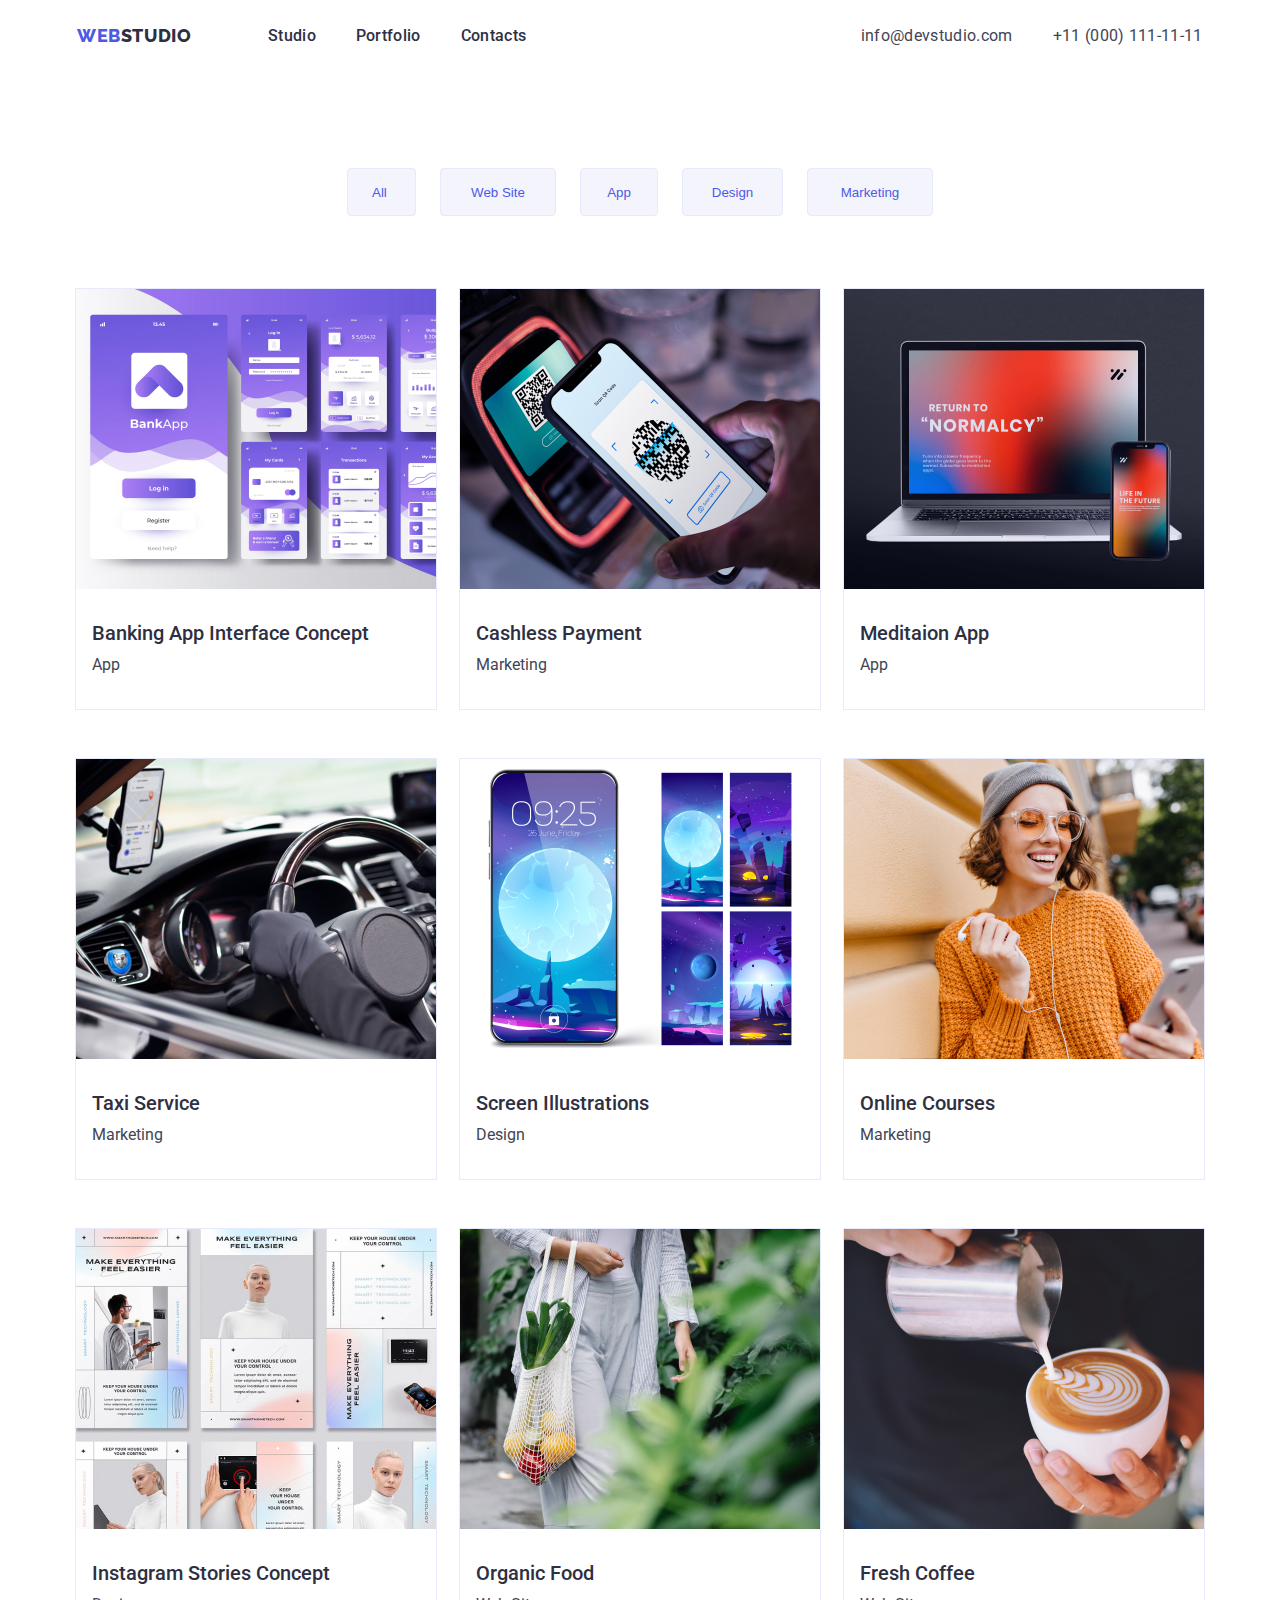
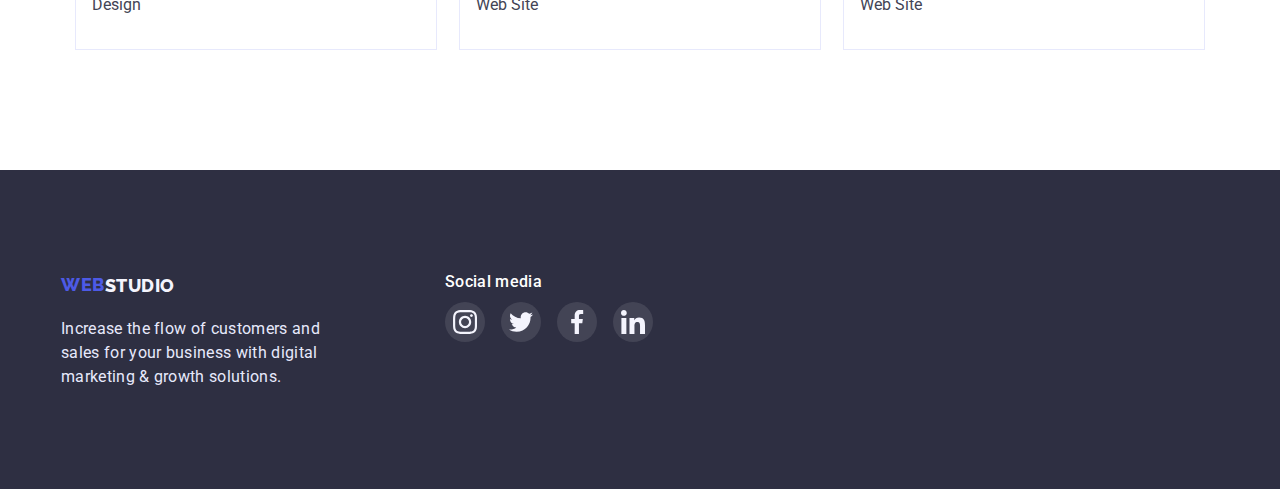
==== portfolio.html @ bb2d8acc "Create portfolio.html" ====
<!DOCTYPE html>
<html lang="en">
<head>
    <meta charset="UTF-8">
    <meta http-equiv="X-UA-Compatible" content="IE=edge">
    <meta name="viewport" content="width=device-width, initial-scale=1.0">
    <title>Document</title>
    <link rel="stylesheet" href="./css/styles.css">
    <link rel="stylesheet" href="./images/icons.svg">
    <link rel="preconnect" href="https://fonts.googleapis.com">
    <link rel="preconnect" href="https://fonts.gstatic.com" crossorigin>
    <link href="https://fonts.googleapis.com/css2?family=Raleway:wght@800&family=Roboto:wght@400;500;700&display=swap" rel="stylesheet">
</head>
<body>
    <header class="header-web">
        <div class="header-container">
        <nav class="menu">
            <a class="menu__logo" href="./index.html">Web<span class="menu-span">Studio</span></a> 
            <ul class="links">
                <li><a class="links__studio" href="./index.html">Studio</a></li>
                <li><a class="links__portfolio" href="./portfolio.html">Portfolio</a></li>
                <li><a class="links__contacts" href="#">Contacts</a></li>
            </ul>
        </nav>
        <address class="adress">
        <ul class="addresss">
            <li><a class="addresss__gmail" href="mailto:info@devstudio.com">info@devstudio.com</a></li>
            <li><a class="addresss__telefon" href="tel:+110001111111">+11 (000) 111-11-11</a></li>
        </ul>
        </address>
    </div>
     </header> 
<main>
<section class="section-last">
    <div class="container11">
<button class="section11__button1" type="button">All</button>
<button class="section11__button2" type="button">Web Site</button>
<button class="section11__button3" type="button">App</button>
<button class="section11__button4" type="button">Design</button>
<button class="section11__button5" type="button">Marketing</button>
</div>
</section>
<section class="section12">
    <div class="container12">
    <ul class="hero-picture">
<li class="papka">
    <div class="hero-papka">
    <img width="360" src="./images/app.jpg" alt="app">
    <div class="animation">
        <p class="animation__text-animation">14 Stylish and User-Friendly App Design Concepts · Task Manager App · Calorie Tracker App · Exotic Fruit Ecommerce App · Cloud Storage App</p>
    </div>
</div>
<div class="papka-div">
    <h3 class="papka__title">Banking App Interface Concept</h3>
    <p class="papka__text">App</p>
</div>
</li>
<li class="papka">
    <div class="hero-papka">
    <img   width="360" src="./images/payment.jpg" alt="pay">
    <div class="animation">
        <p class="animation__text-animation">14 Stylish and User-Friendly App Design Concepts · Task Manager App · Calorie Tracker App · Exotic Fruit Ecommerce App · Cloud Storage App</p>
    </div>
</div>
<div class="papka-div">
    <h3 class="papka__title">Cashless Payment</h3>
    <p class="papka__text">Marketing</p>
</div>
</li>
<li class="papka">
    <div class="hero-papka">
    <img  width="360" src="./images/meditation.jpg" alt="notebook">
    <div class="animation">
        <p class="animation__text-animation">14 Stylish and User-Friendly App Design Concepts · Task Manager App · Calorie Tracker App · Exotic Fruit Ecommerce App · Cloud Storage App</p>
    </div>
</div>
<div class="papka-div">
    <h3 class="papka__title">Meditaion App</h3>
    <p class="papka__text">App</p>
</div>
</li>
<li class="papka">
<div class="hero-papka">
    <img  width="360" src="./images/car.jpg" alt="taxi">
    <div class="animation">
        <p class="animation__text-animation">14 Stylish and User-Friendly App Design Concepts · Task Manager App · Calorie Tracker App · Exotic Fruit Ecommerce App · Cloud Storage App
</div>
</div>
<div class="papka-div">
    <h3 class="papka__title">Taxi Service</h3>
    <p class="papka__text">Marketing</p>
</div>
</li>
<li class="papka">
    <div class="hero-papka">
    <img  width="360" src="./images/phone.jpg" alt="screen">
    <div class="animation">
        <p class="animation__text-animation">14 Stylish and User-Friendly App Design Concepts · Task Manager App · Calorie Tracker App · Exotic Fruit Ecommerce App · Cloud Storage App</p>
    </div>
</div>
<div class="papka-div">
    <h3 class="papka__title">Screen Illustrations</h3>
    <p class="papka__text">Design</p>
</div>
</li>
<li class="papka">
    <div class="hero-papka">
    <img width="360" src="./images/woman.jpg" alt="beautiful woman">
    <div class="animation">
        <p class="animation__text-animation">14 Stylish and User-Friendly App Design Concepts · Task Manager App · Calorie Tracker App · Exotic Fruit Ecommerce App · Cloud Storage App</p>
    </div>
</div>
<div class="papka-div">
    <h3 class="papka__title">Online Courses</h3>
    <p class="papka__text">Marketing</p>
</div>
</li>
<li class="papka">
    <div class="hero-papka">
    <img  width="360" src="./images/img(32).jpg" alt="stories">
    <div class="animation">
        <p class="animation__text-animation">14 Stylish and User-Friendly App Design Concepts · Task Manager App · Calorie Tracker App · Exotic Fruit Ecommerce App · Cloud Storage App</p>
    </div>
</div>
<div class="papka-div">
    <h3 class="papka__title">Instagram Stories Concept</h3>
    <p class="papka__text">Design</p>
</div>
</li>
<li class="papka">
    <div class="hero-papka">
    <img  width="360" src="./images/food.jpg" alt="eko food">
    <div class="animation">
        <p class="animation__text-animation">14 Stylish and User-Friendly App Design Concepts · Task Manager App · Calorie Tracker App · Exotic Fruit Ecommerce App · Cloud Storage App</p>
    </div>
</div>
<div class="papka-div">
    <h3 class="papka__title">Organic Food</h3>
    <p class="papka__text">Web Site</p>
</div>
</li>
<li class="papka">
    <div class="hero-papka">
    <img  width="360" src="./images/coffee.png" alt="coffee time">
    <div class="animation">
        <p class="animation__text-animation">14 Stylish and User-Friendly App Design Concepts · Task Manager App · Calorie Tracker App · Exotic Fruit Ecommerce App · Cloud Storage App</p>
    </div>
</div>
<div class="papka-div">
    <h3 class="papka__title">Fresh Coffee</h3>
    <p class="papka__text">Web Site</p>
</div>
</li>
</ul>
</div>
</section>
</main>
<footer class="footer">
    <div class="footer__container">
        <div class="footer1">
      <a class="footer__title" href="./index.html">WEB<span class="footer-span">Studio</span></a>
      <p class="footer__text">Increase the flow of customers and sales for your business with digital marketing & growth solutions.</p>
    </div>
    <div class="footer2">
        <h4 class="text-media">Social media</h4>
    <ul class="social-media">
        <li class="media">
            <a class="insta3" href="">
                <svg width="24" height="24">
                    <use href="./images/symbol-defs.svg#icon-instagram"></use>
                </svg>
            </a>
        </li>
        <li class="media">
            <a class= "twitter3" href="">
                <svg width="24" height="24">
                    <use href="./images/symbol-defs.svg#icon-twitter"></use>
                </svg>
            </a>
        </li>
        <li class="media">
            <a class="facebook3" href="">
                <svg width="24" height="24">
                    <use href="./images/symbol-defs.svg#icon-facebook"></use>
                </svg>
            </a>
        </li>
        <li class="media">
            <a class="linkedin3" href="">
                <svg width="24" height="24">
                    <use href="./images/symbol-defs.svg#icon-linkedin"></use>
                </svg>
            </a>
        </li>
       </ul>
    </div>
    </div>
     </footer> 
</body>
</html>
---- css/styles.css ----
h1,
h2,
h3,
h4,
h5,
h6,p{
margin: 0;
}
ul{
margin: 0;
list-style: none;
padding: 0;
}
img{
    display: block;
    max-width: 100%;
    height: auto;
}
.footer-span{
    width: 71px;
    height: 22px;
    font-family: 'Raleway';
    font-style: normal;
    font-weight: 800;
    font-size: 18px;
    line-height: 1.2;
    display: flex;
    align-items: center;
    letter-spacing: 0.03em;
    text-transform: uppercase;
    color: #F4F4FD;
}
.menu__logo{
text-decoration-line: none;
font-family: 'Raleway';
font-style: normal;
font-weight: 800;
font-size: 18px;
line-height: 1.3;
margin-right: 76px;
display: flex;
align-items: center;
letter-spacing: 0.03em;
text-transform: uppercase;
color: #4D5AE5;
}
.links__studio{
text-decoration-line: none;
font-style: normal;
font-weight: 500;
font-size: 16px;
line-height: 1.5;
letter-spacing: 0.02em;
position: relative;
color: #2E2F42;
}
.links__studio::after{
    content: '';
    position: absolute;
    width: 0%;
    height: 4px;
    left: 0;
    top: 44px;
    background: #404BBF;
    border-radius: 2px; 
    display: block;
    transition: width 250ms cubic-bezier(0.4, 0, 0.2, 1);
}
.links__studio:hover::after{
    width: 100%;
}
.links__portfolio::after{
    content: '';
    position: absolute;
    width: 0%;
    height: 4px;
    left: 0;
    top: 44px;
    background: #404BBF;
    border-radius: 2px; 
    display: block;
    transition: width 250ms cubic-bezier(0.4, 0, 0.2, 1);
}
.links__portfolio:hover::after{
    width: 100%;
}
.links__portfolio{
text-decoration-line: none;
font-style: normal;
font-weight: 500;
font-size: 16px;
line-height: 1.5;
letter-spacing: 0.02em;
position: relative;
color: #2E2F42;
}
.links__contacts{
text-decoration-line: none;
font-style: normal;
font-weight: 500;
font-size: 16px;
line-height: 1.5;
position: relative;
letter-spacing: 0.02em;
color: #2E2F42;
}
.links__contacts::after{
    content: '';
    position: absolute;
    width: 0%;
    height: 4px;
    left: 0;
    top: 44px;
    background: #404BBF;
    border-radius: 2px; 
    display: block;
    transition: width 250ms cubic-bezier(0.4, 0, 0.2, 1);
}
.links__contacts:hover::after{
    width: 100%;
}
.addresss__gmail{
text-decoration-line: none;
font-style: normal;
font-weight: 400;
font-size: 16px;
line-height: 1.5;
letter-spacing: 0.02em;
color: #434455;

}
.addresss__gmail:hover{
    color: #404BBF;
}
.addresss__gmail:focus{
    color: #404BBF;
}
.addresss__telefon{
text-decoration-line: none;
font-style: normal;
font-weight: 400;
font-size: 16px;
line-height: 1.5;
letter-spacing: 0.02em;
color: #434455;

}
.addresss__telefon:hover{
    color: #404BBF;
}
.addresss__telefon:focus{
    color: #404BBF;
}
.section1__title{
    width: 504px;
height: 120px;
font-style: normal;
font-weight: 700;
font-size: 56px;
line-height: 1.1;
text-align: center;
letter-spacing: 0.02em;
color: #FFFFFF;
}
.section1{
padding-top: 188px;
padding-bottom: 188px;
background-image: 
linear-gradient(
    rgba(46, 47, 66, 0.7),
    rgba(46, 47, 66, 0.7)
    ), 
url(../images/people-office\ 1.jpg);
background-repeat: no-repeat;
background-position: center;
max-width: 1440px;
margin-left: auto;
    margin-right: auto;
}
.section1__button{
    font-style: normal;
    font-weight: 500;
    font-size: 16px;
    line-height: 150%;
    margin-top: 48px;
    color: #FFFFFF; 
background: #4D5AE5;
box-shadow: 0px 4px 4px rgba(0, 0, 0, 0.15);
border-radius: 4px;
width: 169px;
height: 56px;
left: 636px;
top: 428px;
display: flex;
flex-direction: row;
align-items: flex-start;
padding: 16px 32px;
gap: 10px;
cursor: pointer;
border: none;
}
.section1__button:hover{
background-color: #404BBF;
}
.section1__button:focus{
    background-color: #404BBF;
}
.section2__title{
    position: absolute;
    width: 1px;
    height: 1px;
    margin: -1px;
    border: 0;
    padding: 0;
    white-space: nowrap;
    clip-path: inset(100%);
    clip: rect(0 0 0 0);
    overflow: hidden;
}
.feature1__title{
font-style: normal;
font-weight: 500;
font-size: 20px;
line-height: 1.2;
letter-spacing: 0.02em;
color: #2E2F42;
margin-bottom: 8px;
}
.feature1__text{
font-style: normal;
font-weight: 400;
font-size: 16px;
line-height: 1.5;
letter-spacing: 0.02em;
color: #434455;
}
.feature2__title{
font-style: normal;
font-weight: 500;
font-size: 20px;
line-height: 1.2;
letter-spacing: 0.02em;
color: #2E2F42;
margin-bottom: 8px;
}
.feature2__text{
font-style: normal;
font-weight: 400;
font-size: 16px;
line-height: 1.5;
letter-spacing: 0.02em;
color: #434455;
}
.feature3__title{
font-style: normal;
font-weight: 500;
font-size: 20px;
line-height: 1.2;
letter-spacing: 0.02em;
color: #2E2F42;
margin-bottom: 8px;
}
.feature3__text{
font-style: normal;
font-weight: 400;
font-size: 16px;
line-height: 1.5;
letter-spacing: 0.02em;
color: #434455;
}
.feature4__title{
font-style: normal;
font-weight: 500;
font-size: 20px;
line-height: 1.2;
letter-spacing: 0.02em;
color: #2E2F42;
margin-bottom: 8px;
}
.feature4__text{
font-style: normal;
font-weight: 400;
font-size: 16px;
line-height: 1.5;
letter-spacing: 0.02em;
color: #434455;
}
.section3__title{
align-items: center;
font-style: normal;
font-weight: 700;
font-size: 36px;
line-height: 1.1;
text-align: center;
letter-spacing: 0.02em;
text-transform: capitalize;
color: #2E2F42;
margin-bottom: 72px;

}
.links{
    list-style-type: none;
    display: flex;
    align-items: center;
    gap: 40px;
}
.addresss{
    list-style-type: none;
    display: flex;
    align-items: center;
    gap: 40px;
    margin-left: 332px;
    padding: 0;
}
.feature{
    list-style-type: none;
    display: flex;
    gap: 24px;
    
}
.feature1{
    width: 264px;
}
.feature2{
    width: 264px;
}
.feature3{
    width: 264px;
}
.feature4{
    width: 264px;
}
.photo{
    list-style-type: none;
    display: flex;
    margin:0 auto;
    margin-bottom: 120px;
    justify-content: center;
}
.photo-list:last-child{
    margin-right: 0;
}
.photo-list{
    margin-right: 24px;
}

.section4__title{
font-style: normal;
font-weight: 700;
font-size: 36px;
line-height: 1.1;
color: #2E2F42;
margin-top: 120px;
margin-bottom: 72px;
margin-left: 485px;

}
.team{
    list-style-type: none;
    display: flex;
}
.person{
    margin-right: 24px;
    box-shadow: 0px 1px 6px rgba(46, 47, 66, 0.08), 0px 1px 1px rgba(46, 47, 66, 0.16), 0px 2px 1px rgba(46, 47, 66, 0.08);
}
.person:last-child{
    margin-right: 0;
}
.person1__title{
    font-style: normal;
    font-weight: 500;
    font-size: 20px;
    line-height: 1.5;
    text-align: center;
    color: #2E2F42;
}
.person1__text{
    font-style: normal;
    font-weight: 400;
    font-size: 16px;
    line-height: 1.5;
    text-align: center;
    letter-spacing: 0.02em;
    color: #434455;
}
.person2__title{
font-style: normal;
font-weight: 500;
font-size: 20px;
line-height: 1.5;
text-align: center;
letter-spacing: 0.02em;
color: #2E2F42;
}
.person2__text{
font-style: normal;
font-weight: 400;
font-size: 16px;
line-height: 1.5;
text-align: center;
letter-spacing: 0.02em;
color: #434455;
}
.person3__title{
font-style: normal;
font-weight: 500;
font-size: 20px;
line-height: 1.2;
text-align: center;
letter-spacing: 0.02em;
color: #2E2F42;
}
.person3__text{
font-style: normal;
font-weight: 400;
font-size: 16px;
line-height: 1.5;
text-align: center;
letter-spacing: 0.02em;
color: #434455;
}
.person4__title{
font-style: normal;
font-weight: 500;
font-size: 20px;
line-height: 1.2;
text-align: center;
letter-spacing: 0.02em;
color: #2E2F42;
}
.person4__text{
font-style: normal;
font-weight: 400;
font-size: 16px;
line-height: 1.5;
text-align: center;
letter-spacing: 0.02em;
color: #434455;
}
.footer__title{
text-decoration: none;
font-family: 'Raleway';
font-style: normal;
font-weight: 800;
font-size: 18px;
line-height: 1.7;
display: flex;
align-items: center;
letter-spacing: 0.03em;
color: #4D5AE5;
padding-top: 100px;
}
.footer__text{
    width: 264px;
height: 72px;
left: 156px;
top: 2418px;
font-style: normal;
font-weight: 400;
font-size: 16px;
line-height: 1.5;
letter-spacing: 0.02em;
color: #E7E9FC;
padding-bottom: 100px;
padding-top: 16px;
}
.footer__container{
margin-left: auto;
margin-right: auto;
width: 1158px;
padding-right: 15px;
padding-left: 15px;
display: flex;
}
.header-web{
margin-left: auto;
margin-right: auto;
}
.header-container{
    background: #FFFFFF;
    box-sizing: border-box;
    display: flex;
margin-left: auto;
margin-right: auto;
width: 1158px;
padding-right: 15px;
padding-left: 15px;
align-items: center;
padding-top: 24px;
padding-bottom: 24px;
}
.adress{
    align-items: center;
    display: flex;
    margin-left: auto;
    margin-right: auto;
}
.menu{
    align-items: center;
    display: flex;
    margin-left: auto;
    margin-right: auto;
}
.section11__button1{
    display: flex;
flex-direction: row;
align-items: flex-start;
padding: 16px 24px;
width: 69px;
height: 48px;
background: #F4F4FD;
color: #4D5AE5;
border: 1px solid #E7E9FC;
border-radius: 4px;
cursor: pointer;
}
.section11__button1:hover{
    background: #404BBF;
    box-shadow: 0px 3px 1px rgba(0, 0, 0, 0.1), 0px 2px 1px rgba(0, 0, 0, 0.08), 0px 2px 2px rgba(0, 0, 0, 0.12);
    color: #FFFFFF;
}
.section11__button1:focus{
    background: #404BBF;
    box-shadow: 0px 3px 1px rgba(0, 0, 0, 0.1), 0px 2px 1px rgba(0, 0, 0, 0.08), 0px 2px 2px rgba(0, 0, 0, 0.12);
    color: #FFFFFF;
}
.section11__button2:hover{
    background: #404BBF;
    box-shadow: 0px 3px 1px rgba(0, 0, 0, 0.1), 0px 2px 1px rgba(0, 0, 0, 0.08), 0px 2px 2px rgba(0, 0, 0, 0.12);
    color: #FFFFFF;
}
.section11__button2:focus{
    background: #404BBF;
    box-shadow: 0px 3px 1px rgba(0, 0, 0, 0.1), 0px 2px 1px rgba(0, 0, 0, 0.08), 0px 2px 2px rgba(0, 0, 0, 0.12);
    color: #FFFFFF;
}
.section11__button2{
    box-sizing: border-box;
display: flex;
flex-direction: row;
justify-content: center;
align-items: center;
padding: 12px 24px;
width: 116px;
height: 48px;
background: #F4F4FD;
color: #4D5AE5;
border: 1px solid #E7E9FC;
border-radius: 4px;
cursor: pointer;
}
.section11__button3:hover{
    background: #404BBF;
    box-shadow: 0px 3px 1px rgba(0, 0, 0, 0.1), 0px 2px 1px rgba(0, 0, 0, 0.08), 0px 2px 2px rgba(0, 0, 0, 0.12);
    color: #FFFFFF;
}
.section11__button3:focus{
    background: #404BBF;
    box-shadow: 0px 3px 1px rgba(0, 0, 0, 0.1), 0px 2px 1px rgba(0, 0, 0, 0.08), 0px 2px 2px rgba(0, 0, 0, 0.12);
    color: #FFFFFF;
}
.section11__button3{
    box-sizing: border-box;
display: flex;
flex-direction: row;
justify-content: center;
align-items: center;
padding: 12px 24px;
width: 78px;
height: 48px;
background: #F4F4FD;
color: #4D5AE5;
border: 1px solid #E7E9FC;
border-radius: 4px;
cursor: pointer;
}
.section11__button4:hover{
    background: #404BBF;
    box-shadow: 0px 3px 1px rgba(0, 0, 0, 0.1), 0px 2px 1px rgba(0, 0, 0, 0.08), 0px 2px 2px rgba(0, 0, 0, 0.12);
    color: #FFFFFF;
}
.section11__button4:focus{
    background: #404BBF;
    box-shadow: 0px 3px 1px rgba(0, 0, 0, 0.1), 0px 2px 1px rgba(0, 0, 0, 0.08), 0px 2px 2px rgba(0, 0, 0, 0.12);
    color: #FFFFFF;
}
.section11__button4{
    box-sizing: border-box;
    display: flex;
    flex-direction: row;
    justify-content: center;
    align-items: center;
    padding: 12px 24px;
    width: 101px;
    height: 48px;
    background: #F4F4FD;
    color: #4D5AE5;
    border: 1px solid #E7E9FC;
    border-radius: 4px;
    cursor: pointer;
}
.section11__button5:hover{
    background: #404BBF;
    box-shadow: 0px 3px 1px rgba(0, 0, 0, 0.1), 0px 2px 1px rgba(0, 0, 0, 0.08), 0px 2px 2px rgba(0, 0, 0, 0.12);
    color: #FFFFFF;
}
.section11__button5:focus{
    background: #404BBF;
    box-shadow: 0px 3px 1px rgba(0, 0, 0, 0.1), 0px 2px 1px rgba(0, 0, 0, 0.08), 0px 2px 2px rgba(0, 0, 0, 0.12);
    color: #FFFFFF;
}
.section11__button5{
    box-sizing: border-box;
display: flex;
flex-direction: row;
justify-content: center;
align-items: center;
padding: 12px 24px;
width: 126px;
height: 48px;
background: #F4F4FD;
color: #4D5AE5;
border: 1px solid #E7E9FC;
border-radius: 4px;
cursor: pointer;
}
.papka-div{
    padding-top: 32px;
    padding-bottom: 32px;
    padding-left: 16px;
}
.hero-index{
    background: #FFFFFF;
border-radius: 0px 0px 4px 4px;
padding: 32px 16px;
}
.hero-papka{
    position: relative;
    overflow: hidden;

}
.animation{
    position: absolute;
width: 100%;
height: 100%;
left: 0;
top: 0;
transition: transform 250ms cubic-bezier(0.4, 0, 0.2, 1);
background: #4D5AE5;
padding-left: 24px;
padding-right: 24px;
padding-top: 63px;
padding-bottom: 63px;
transform: translateY(+100%) ;
margin-top: 5px;
display: block;

}
.papka{
    background: #FFFFFF;
border: 1px solid #E7E9FC;
margin-bottom: 48px;
margin-right: 22px;
cursor: pointer;
}
.papka:hover .ngshka{
    transform: translateY(0%);   
}
.animation__text-animation{
width: 322px;
height: 168px;
left: 239px;
top: 323px;
font-family: sans-serif;
font-style: normal;
font-weight: 400;
font-size: 18px;
line-height: 28px;
/* or 156% */

letter-spacing: 0.03em;

color: #FFFFFF;
} 
.papka:last-child {
    background: #FFFFFF;
border: 1px solid #E7E9FC;
margin-bottom: 0;
margin-right: 0;
}
.papka:nth-child(3){
    background: #FFFFFF;
border: 1px solid #E7E9FC;
margin-bottom: 48px;
margin-right: 0;
}
.papka:nth-child(6){
    background: #FFFFFF;
border: 1px solid #E7E9FC;
margin-bottom: 48px;
margin-right: 0;
}
.papka:nth-child(7){
    background: #FFFFFF;
border: 1px solid #E7E9FC;
margin-bottom: 0;
margin-right: 22px;
}
.papka:nth-child(8){
    background: #FFFFFF;
border: 1px solid #E7E9FC;
margin-bottom: 0;
margin-right: 22px;
}
.papka:hover{
    box-shadow: 0px 1px 6px rgba(46, 47, 66, 0.08), 0px 1px 1px rgba(46, 47, 66, 0.16), 0px 2px 1px rgba(46, 47, 66, 0.08);
}
.papka__title{
font-style: normal;
font-weight: 500;
font-size: 20px;
line-height: 1.2;
color: #2E2F42;
}
.papka__text{
font-style: normal;
font-weight: 400;
font-size: 16px;
line-height: 1.5;
color: #434455;
margin-top: 8px;
}
body{
    font-family: 'Roboto', sans-serif;
margin: 0;
}
.menu-span{
    width: 71px;
height: 24px;
font-family: 'Raleway';
font-style: normal;
font-weight: 800;
font-size: 18px;
line-height: 1.3;
display: flex;
align-items: center;
text-transform: uppercase;
color: #2E2F42;
}
.container1{
display: flex;
flex-direction: column;
align-items: center;
margin-left: auto;
margin-right: auto;
width: 1158px;
}
.links__studio:hover{
   color:  #404BBF;
}
.links__contacts:hover{
    color:  #404BBF;
}
.links__portfolio:hover{
    color:  #404BBF;
}
.links__studio:focus{
    color:  #404BBF;
 }
 .links__contacts:focus{
     color:  #404BBF;
 }
 .links__portfolio:focus{
     color:  #404BBF;
 }
.container2{
    margin-left: auto;
margin-right: auto;
width: 1128px;
padding-right: 15px;
padding-left: 15px;
align-items: center;
    padding-top: 120px;
    display: flex;
    padding-bottom: 120px;
    justify-content: center;
}
.section2{
    background: #FFFFFF;
    display: flex;
}
.section3{
    background: #FFFFFF;
    display: flex;
}
.container3{
    margin-left: auto;
    margin-right: auto;
    padding-right: 15px;
    padding-left: 15px; 
    width: 1128px;
}
.section4{
    background: #F4F4FD;
    display: flex;
}
.container4{
    background: #F4F4FD;
    padding-bottom: 120px;
    margin-left: auto;
margin-right: auto;
padding-right: 15px;
padding-left: 15px;
width: 1128px;
}
.footer{
    background: #2E2F42;
}
.section-last{
    background: #FFFFFF;
    display: flex;
}
.container11{
    display: flex;
    margin-top: 96px;
    margin-bottom: 72px;
    gap: 24px;
    margin-left: auto;
margin-right: auto;
padding-right: 15px;
padding-left: 15px;
align-items: center;
justify-content: center;
width: 1158px;
}
.container12{
    margin-left: auto;
margin-right: auto;
padding-right: 15px;
padding-left: 15px;
align-items: center;
width: 1135px;
}
.section12{
    background: #FFFFFF;
    padding-bottom: 120px;
}
.hero-picture{
   display: flex ;
flex-wrap: wrap;
list-style: none;
justify-content: center;
}
.social{
    background: #4D5AE5;
    height: 40px;
    width: 40px;
border-radius: 50%;
display: flex;
align-items: center;
justify-content: center;
margin-right: 24px;
}
.social:hover{
    background: #404BBF;
}
.social:last-child{
    margin-right: 0;
}
.insta2{
    height: 16px;
    width: 16px;
}
.twitter2{
    height: 16px;
    width: 16px;
}

.social-media{
    display: flex;
    margin-top: 8px;
}
.facebook2{
    height: 16px;
    width: 16px;
}
.linkedin2{
    height: 16px;
    width: 16px;
}
.media{
    height: 40px;
    width: 40px;
border-radius: 50%;
display: flex;
align-items: center;
justify-content: center;  
background: rgba(255, 255, 255, 0.1);
margin-right: 16px;
}
.media:last-child{
    margin-right: 0;
}
.media:hover{
    background: #31D0AA;
}
.linkedin3{
height: 24px;
width: 24px;
}
.insta3{
    height: 24px;
    width: 24px;
}
.facebook3{
    height: 24px;
    width: 24px;
}
.twitter3{
    height: 24px;
    width: 24px;
}
.text-media{
font-style: normal;
font-weight: 500;
font-size: 16px;
line-height: 1.5;
letter-spacing: 0.02em;
color: #FFFFFF;
}
.footer2{
    padding-top: 100px;
    margin-left: 120px;
}
.symbol{
background: #F4F4FD;
border-radius: 4px;
width: 264px;
height: 112px;
display: flex;
align-items: center;
justify-content: center;
margin-bottom: 8px;
}
.vector-group{
    display: flex;
    justify-content: center;
}
.group{
    border: 1px solid #8E8F99;
border-radius: 4px;
height: 86px;
width: 166px;
display: flex;
justify-content: center;
align-items: center;
margin-right: 24px;

}
.group:hover{
    border: 1px solid #404BBF;
    fill: #404BBF;
}
.group:last-child{
    margin-right: 0;
}
.container5{
    width: 1128px;
    margin-left: auto;
margin-right: auto;
padding-right: 15px;
padding-left: 15px;
padding-top: 130px;
padding-bottom: 120px;
}
.section5__vector{
    font-style: normal;
font-weight: 700;
font-size: 36px;
line-height: 1.1;
color: #2E2F42;
text-align: center;
padding-bottom: 72px;
}
.client1{
fill: #AFB1B8; 
width:41px;
 height:47px;
}
.client1:hover{
    fill: #404BBF;
}
.client2{
fill:  #AFB1B8;
}
.client2:hover{
    fill: #404BBF;
}
.client3{
fill: #AFB1B8;
}
.client3:hover{
    fill: #404BBF;
}
.client4{
fill: #AFB1B8;
}
.client4:hover{
    fill: #404BBF;
}
.client5{
fill: #AFB1B8;
}
.client5:hover{
fill: #404BBF;
}
.client6{
fill: #AFB1B8;
}
.client6:hover{
    fill: #404BBF;
}
.backdrop.is-hidden{
    opacity: 0;
    pointer-events: none;
    }
    .modal{
        position: absolute;
        transform: translate(-50%, -50%);
        min-height: 581px;
        min-width: 528px;
        left: 50%;
        top: 50%;
        border-radius: 4px;
        background-color: #FFFFFF; 
    box-shadow: 0px 1px 3px rgba(0, 0, 0, 0.12), 0px 1px 1px rgba(0, 0, 0, 0.14), 0px 2px 1px rgba(0, 0, 0, 0.2);  
    display: block; 
    }
    .forma{
        display:grid;
        }
        .forma__tutor{
            width: 448px;
        height: 23px;
        left: 576px;
        top: 261px;
        font-style: normal;
        font-weight: 700;
        font-size: 20px;
        line-height: 23px;
        text-align: center;
        letter-spacing: 0.03em;
        color: #212121;
        margin-top: 2px;
        margin-left: 40px;
        margin-right: 40px;
        }
        .name__fr{
            width: 22px;
            height: 14px;
            left: 576px;
            top: 296px;
            font-style: normal;
            font-weight: 400;
            font-size: 12px;
            line-height: 14px;
            letter-spacing: 0.01em;
            color: #757575;
            margin-left: 40px;
            margin-top: 12px;
            margin-bottom: 4px;
        }
        .conect__pol{
            width: 58px;
            height: 14px;
            left: 576px;
            top: 364px;
            font-style: normal;
            font-weight: 400;
            font-size: 12px;
            line-height: 14px;
            letter-spacing: 0.01em;
            color: #757575;
           margin-left: 40px; 
           margin-top: 10px;
           margin-bottom: 4px;
        }
        .forma__hp12{
            width: 448px;
            height: 40px;
            left: 0;
            top: 0;
            padding-left: 42px;
            border: 1px solid rgba(33, 33, 33, 0.2);
            border-radius: 4px;
            position: relative;
            margin-left: 40px;
            outline: none;
        }
        
        .forma__hp12:focus+ .forma__person{
        fill: #2196F3;
        outline: none;
        }
        .forma__len:focus + .forma__telefon{
            fill: #2196F3;
            outline: none; 
        }
        .forma__macb:focus+ .forma__poshta{
            fill: #2196F3;
        outline: none;
        }
        .forma__macb{
            width: 448px;
            height: 40px;
            left: 0;
            top: 0;
        padding-left: 42px;
            border: 1px solid rgba(33, 33, 33, 0.2);
            border-radius: 4px;
            position: relative;
            margin-left: 40px;
            outline: none;
        }
        .forma__macb:focus{
            border: 1px solid #2196F3; 
        }
        .forma__len{
            width: 448px;
            height: 40px;
            left: 0;
            top: 0;
            padding-left: 42px;
            border: 1px solid rgba(33, 33, 33, 0.2);
            border-radius: 4px;
            position: relative;
            margin-left: 40px;
            outline: none;
        }
        .forma__len:focus{
            border: 1px solid #2196F3; 
        }
        .forma__blb{
            width: 448px;
            height: 120px;
            left: 576px;
            top: 518px;
            outline: none;
            border: 1px solid rgba(33, 33, 33, 0.2);
            border-radius: 4px;
            padding-left: 16px;
            padding-top: 12px;
            margin-left: 40px;
        }
        .forma__blb:focus{
            border: 1px solid #2196F3; 
        }
        .forma__person{
            width: 12px;
        height: 12px;
        transform: translateY(-26px);
        position: absolute;
        outline: none;
        left: 28px;
        top: 84px;
        display: inline-block;
        }
        .forma__hp12:focus{
            border: 1px solid #2196F3;  
        }
        .forma__telefon{
            width: 13px;
        height: 13px;
        left: 28px;
        transform: translateY(-27px);
        position: absolute;
        top: 114px;
        outline: none;
        }
        .forma__poshta{
            width: 15px;
        height: 12px;
        left: 29px;
        transform: translateY(-26px);
        position: absolute;
        top: 142px;
        outline: none;
        }
        .coments__chi{
            width: 41px;
            height: 14px;
            left: 576px;
            top: 432px;
            font-style: normal;
            font-weight: 400;
            font-size: 12px;
            line-height: 14px;
            letter-spacing: 0.01em;
            color: #757575;
            margin-left: 40px; 
            margin-top: 10px;
            margin-bottom: 4px;
         } 
        
        .conect__ita{
            width: 41px;
            height: 14px;
            left: 576px;
            top: 432px;
            font-style: normal;
            font-weight: 400;
            font-size: 12px;
            line-height: 14px;
            letter-spacing: 0.01em;
            color: #757575;
            margin-left: 40px; 
           margin-top: 10px;
           margin-bottom: 4px;
        }
        .hobby{
            margin-top: 20px;
            margin-left: 52px;
            margin-bottom: 30px;
        }
        .value1{
            width: 400.62px;
            height: 24px;
            left: 612.38px;
            top: 658px;
            font-style: normal;
            font-weight: 400;
            font-size: 14px;
            line-height: 24px;
            letter-spacing: 0.03em;
            color: #757575;
        }
        .hobby__links{
            width: 400.62px;
            height: 24px;
            left: 612.38px;
            top: 658px;
            font-style: normal;
            font-weight: 400;
            font-size: 14px;
            line-height: 24px;
            letter-spacing: 0.03em;
            margin-left: 5px;
            color: #2196F3;
        }
        .forma__telefon:focus{
            fill: #2196F3;
            outline: none;
        }
        .closer{
            width: 30px;
        height: 30px;
        background: #FFFFFF;
        border: 1px solid rgba(0, 0, 0, 0.1);
        border-radius: 50%;
        margin-top: 8px;
        margin-left: 490px;
        }
        .button-modal{
            width: 200px;
        height: 50px;
        left: 700px;
        top: 712px;
        background: #2196F3;
        box-shadow: 0px 4px 4px rgba(0, 0, 0, 0.15);
        border-radius: 4px;
        margin-left: 164px;
        margin-right: 164px;
        }
        .title-modal{
        font-style: normal;
        font-weight: 700;
        font-size: 16px;
        line-height: 30px;
        display: flex;
        align-items: center;
        text-align: center;
        letter-spacing: 0.06em;
        color: #FFFFFF;
        margin-left: 46px;
        
        }
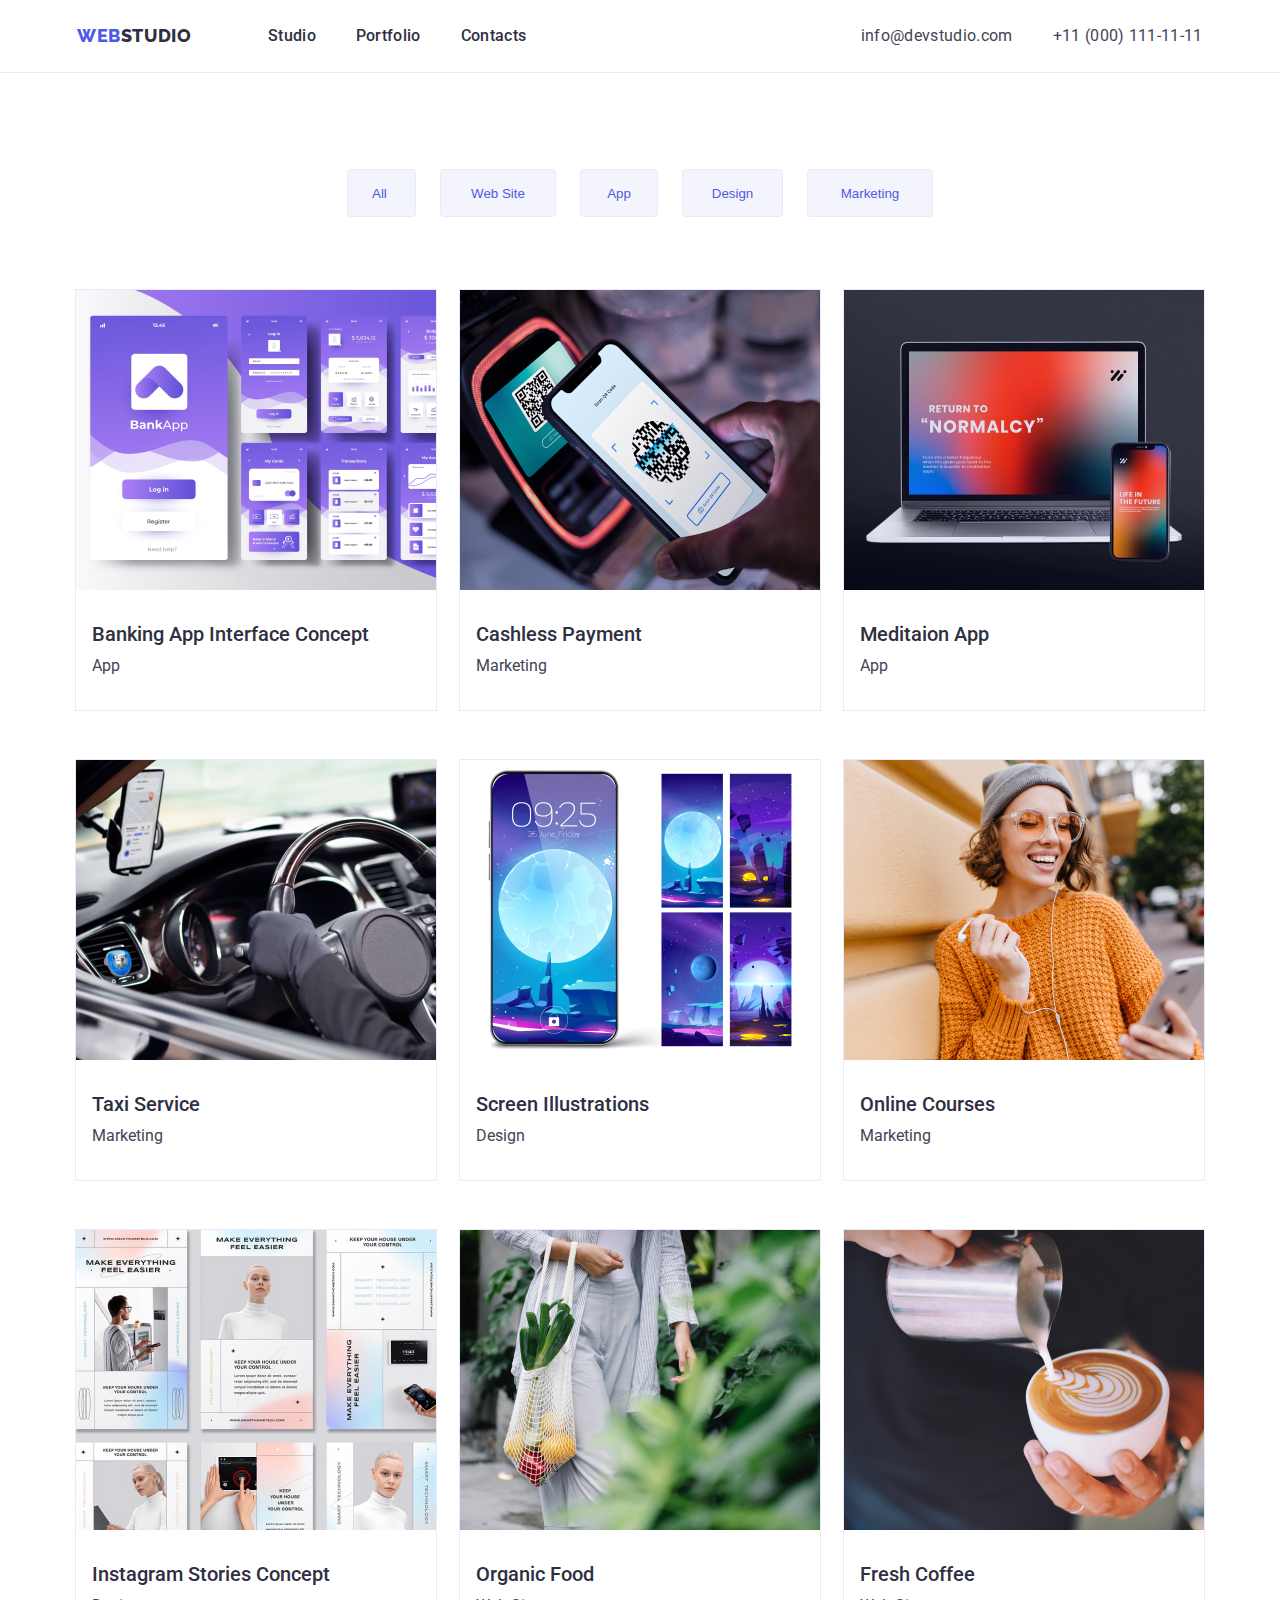
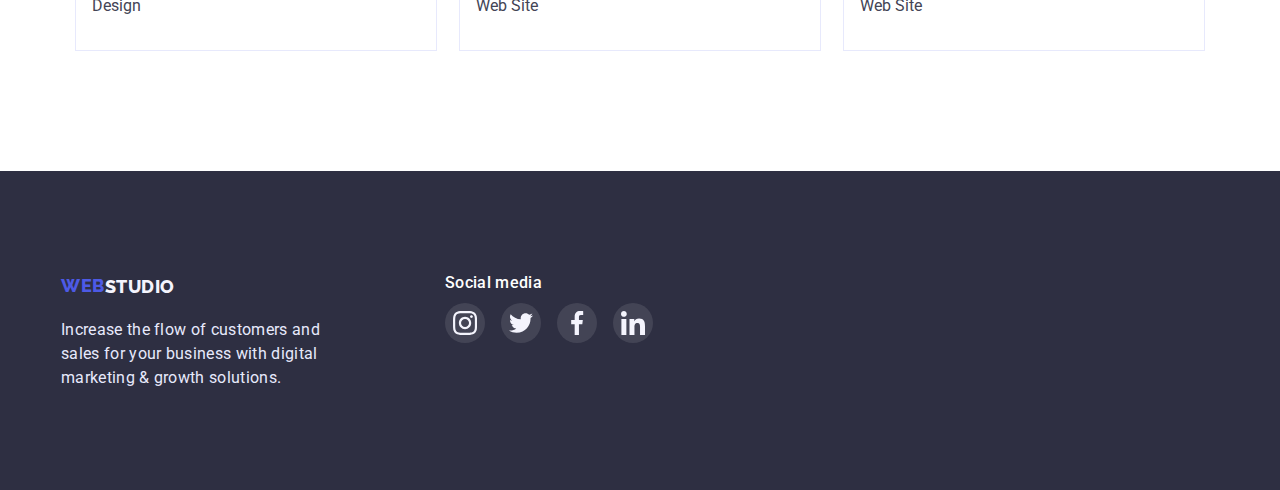
==== commit a253719d: "Update portfolio.html" ====
--- a/portfolio.html
+++ b/portfolio.html
@@ -12,7 +12,7 @@
     <link href="https://fonts.googleapis.com/css2?family=Raleway:wght@800&family=Roboto:wght@400;500;700&display=swap" rel="stylesheet">
 </head>
 <body>
-    <header class="header-web">
+    <header class="header-web1">
         <div class="header-container">
         <nav class="menu">
             <a class="menu__logo" href="./index.html">Web<span class="menu-span">Studio</span></a> 
--- a/css/styles.css
+++ b/css/styles.css
@@ -53,6 +53,7 @@
 letter-spacing: 0.02em;
 position: relative;
 color: #2E2F42;
+transition: 250ms cubic-bezier(0.4, 0, 0.2, 1);
 }
 .links__studio::after{
     content: '';
@@ -93,6 +94,7 @@
 letter-spacing: 0.02em;
 position: relative;
 color: #2E2F42;
+transition: 250ms cubic-bezier(0.4, 0, 0.2, 1);
 }
 .links__contacts{
 text-decoration-line: none;
@@ -103,6 +105,7 @@
 position: relative;
 letter-spacing: 0.02em;
 color: #2E2F42;
+transition: 250ms cubic-bezier(0.4, 0, 0.2, 1);
 }
 .links__contacts::after{
     content: '';
@@ -127,7 +130,7 @@
 line-height: 1.5;
 letter-spacing: 0.02em;
 color: #434455;
-
+transition: 250ms cubic-bezier(0.4, 0, 0.2, 1);
 }
 .addresss__gmail:hover{
     color: #404BBF;
@@ -143,7 +146,7 @@
 line-height: 1.5;
 letter-spacing: 0.02em;
 color: #434455;
-
+transition: 250ms cubic-bezier(0.4, 0, 0.2, 1);
 }
 .addresss__telefon:hover{
     color: #404BBF;
@@ -473,6 +476,12 @@
 display: flex;
 }
 .header-web{
+    margin-left: auto;
+    margin-right: auto;
+}
+.header-web1{
+    border-bottom: 1px solid #E7E9FC;
+box-shadow: 0px 2px 1px rgba(46, 47, 66, 0.08), 0px 1px 1px rgba(46, 47, 66, 0.16), 0px 1px 6px rgba(46, 47, 66, 0.08);
 margin-left: auto;
 margin-right: auto;
 }
@@ -513,6 +522,7 @@
 border: 1px solid #E7E9FC;
 border-radius: 4px;
 cursor: pointer;
+transition: 250ms cubic-bezier(0.4, 0, 0.2, 1);
 }
 .section11__button1:hover{
     background: #404BBF;
@@ -548,6 +558,7 @@
 border: 1px solid #E7E9FC;
 border-radius: 4px;
 cursor: pointer;
+transition: 250ms cubic-bezier(0.4, 0, 0.2, 1);
 }
 .section11__button3:hover{
     background: #404BBF;
@@ -573,6 +584,7 @@
 border: 1px solid #E7E9FC;
 border-radius: 4px;
 cursor: pointer;
+transition: 250ms cubic-bezier(0.4, 0, 0.2, 1);
 }
 .section11__button4:hover{
     background: #404BBF;
@@ -598,6 +610,7 @@
     border: 1px solid #E7E9FC;
     border-radius: 4px;
     cursor: pointer;
+    transition: 250ms cubic-bezier(0.4, 0, 0.2, 1);
 }
 .section11__button5:hover{
     background: #404BBF;
@@ -623,6 +636,7 @@
 border: 1px solid #E7E9FC;
 border-radius: 4px;
 cursor: pointer;
+transition: 250ms cubic-bezier(0.4, 0, 0.2, 1);
 }
 .papka-div{
     padding-top: 32px;
@@ -645,7 +659,7 @@
 height: 100%;
 left: 0;
 top: 0;
-transition: transform 250ms cubic-bezier(0.4, 0, 0.2, 1);
+transition: 250ms cubic-bezier(0.4, 0, 0.2, 1);
 background: #4D5AE5;
 padding-left: 24px;
 padding-right: 24px;
@@ -662,8 +676,9 @@
 margin-bottom: 48px;
 margin-right: 22px;
 cursor: pointer;
-}
-.papka:hover .ngshka{
+transition: 250ms cubic-bezier(0.4, 0, 0.2, 1);
+}
+.papka:hover .animation{
     transform: translateY(0%);   
 }
 .animation__text-animation{
@@ -860,6 +875,7 @@
 align-items: center;
 justify-content: center;
 margin-right: 24px;
+transition: 250ms cubic-bezier(0.4, 0, 0.2, 1);
 }
 .social:hover{
     background: #404BBF;
@@ -897,6 +913,7 @@
 justify-content: center;  
 background: rgba(255, 255, 255, 0.1);
 margin-right: 16px;
+transition: 250ms cubic-bezier(0.4, 0, 0.2, 1);
 }
 .media:last-child{
     margin-right: 0;
@@ -955,9 +972,10 @@
 justify-content: center;
 align-items: center;
 margin-right: 24px;
-
-}
-.group:hover{
+fill: #AFB1B8;
+transition: 250ms cubic-bezier(0.4, 0, 0.2, 1);
+}
+.group:hover {
     border: 1px solid #404BBF;
     fill: #404BBF;
 }
@@ -982,44 +1000,7 @@
 text-align: center;
 padding-bottom: 72px;
 }
-.client1{
-fill: #AFB1B8; 
-width:41px;
- height:47px;
-}
-.client1:hover{
-    fill: #404BBF;
-}
-.client2{
-fill:  #AFB1B8;
-}
-.client2:hover{
-    fill: #404BBF;
-}
-.client3{
-fill: #AFB1B8;
-}
-.client3:hover{
-    fill: #404BBF;
-}
-.client4{
-fill: #AFB1B8;
-}
-.client4:hover{
-    fill: #404BBF;
-}
-.client5{
-fill: #AFB1B8;
-}
-.client5:hover{
-fill: #404BBF;
-}
-.client6{
-fill: #AFB1B8;
-}
-.client6:hover{
-    fill: #404BBF;
-}
+
 .backdrop.is-hidden{
     opacity: 0;
     pointer-events: none;
@@ -1027,8 +1008,8 @@
     .modal{
         position: absolute;
         transform: translate(-50%, -50%);
-        min-height: 581px;
-        min-width: 528px;
+       width:  408px;
+       height: 584px;
         left: 50%;
         top: 50%;
         border-radius: 4px;
@@ -1040,20 +1021,15 @@
         display:grid;
         }
         .forma__tutor{
-            width: 448px;
-        height: 23px;
-        left: 576px;
-        top: 261px;
+            width: 360px;
         font-style: normal;
-        font-weight: 700;
-        font-size: 20px;
-        line-height: 23px;
+        font-weight: 500;
+        font-size: 16px;
+        line-height: 1.5;
         text-align: center;
         letter-spacing: 0.03em;
         color: #212121;
-        margin-top: 2px;
-        margin-left: 40px;
-        margin-right: 40px;
+        margin-left: 24px;
         }
         .name__fr{
             width: 22px;
@@ -1086,15 +1062,12 @@
            margin-bottom: 4px;
         }
         .forma__hp12{
-            width: 448px;
             height: 40px;
-            left: 0;
-            top: 0;
-            padding-left: 42px;
+            width: 360px;
             border: 1px solid rgba(33, 33, 33, 0.2);
             border-radius: 4px;
             position: relative;
-            margin-left: 40px;
+            margin-left: 22px;
             outline: none;
         }
         
@@ -1111,46 +1084,37 @@
         outline: none;
         }
         .forma__macb{
-            width: 448px;
             height: 40px;
-            left: 0;
-            top: 0;
-        padding-left: 42px;
+            width: 360px;
             border: 1px solid rgba(33, 33, 33, 0.2);
             border-radius: 4px;
             position: relative;
-            margin-left: 40px;
+            margin-left: 22px;
             outline: none;
         }
         .forma__macb:focus{
             border: 1px solid #2196F3; 
         }
         .forma__len{
-            width: 448px;
             height: 40px;
-            left: 0;
-            top: 0;
-            padding-left: 42px;
+            width: 360px;
             border: 1px solid rgba(33, 33, 33, 0.2);
             border-radius: 4px;
             position: relative;
-            margin-left: 40px;
+            margin-left: 22px;
             outline: none;
         }
         .forma__len:focus{
             border: 1px solid #2196F3; 
         }
         .forma__blb{
-            width: 448px;
             height: 120px;
-            left: 576px;
-            top: 518px;
+            width: 360px;
             outline: none;
             border: 1px solid rgba(33, 33, 33, 0.2);
             border-radius: 4px;
-            padding-left: 16px;
             padding-top: 12px;
-            margin-left: 40px;
+            margin-left: 22px;
         }
         .forma__blb:focus{
             border: 1px solid #2196F3; 
@@ -1218,47 +1182,47 @@
            margin-bottom: 4px;
         }
         .hobby{
+            width: 360px;
+            height: 16px;
             margin-top: 20px;
-            margin-left: 52px;
+            margin-left: 20px;
             margin-bottom: 30px;
         }
         .value1{
-            width: 400.62px;
-            height: 24px;
-            left: 612.38px;
-            top: 658px;
             font-style: normal;
             font-weight: 400;
-            font-size: 14px;
-            line-height: 24px;
-            letter-spacing: 0.03em;
+            font-size: 12px;
+            line-height: 1.2;
+            letter-spacing: 0.04em;
             color: #757575;
         }
         .hobby__links{
-            width: 400.62px;
-            height: 24px;
-            left: 612.38px;
-            top: 658px;
             font-style: normal;
             font-weight: 400;
-            font-size: 14px;
-            line-height: 24px;
             letter-spacing: 0.03em;
-            margin-left: 5px;
-            color: #2196F3;
+            line-height: 1.3;
+            color: #404BBF;
         }
         .forma__telefon:focus{
-            fill: #2196F3;
+            fill: #FFFFFF;
             outline: none;
         }
         .closer{
-            width: 30px;
-        height: 30px;
-        background: #FFFFFF;
-        border: 1px solid rgba(0, 0, 0, 0.1);
+        width: 24px;
+        height: 24px;
+        background: #E7E9FC;
+border: 1px solid rgba(0, 0, 0, 0.1);
         border-radius: 50%;
-        margin-top: 8px;
-        margin-left: 490px;
+        margin-top: 24px;
+        margin-right: 24px;
+        margin-bottom: 24px;
+        margin-left: 360px;
+        transition: 250ms cubic-bezier(0.4, 0, 0.2, 1);
+        cursor: pointer;
+        }
+        .closer:hover{
+            fill: #FFFFFF;
+            background: #404BBF;
         }
         .button-modal{
             width: 200px;
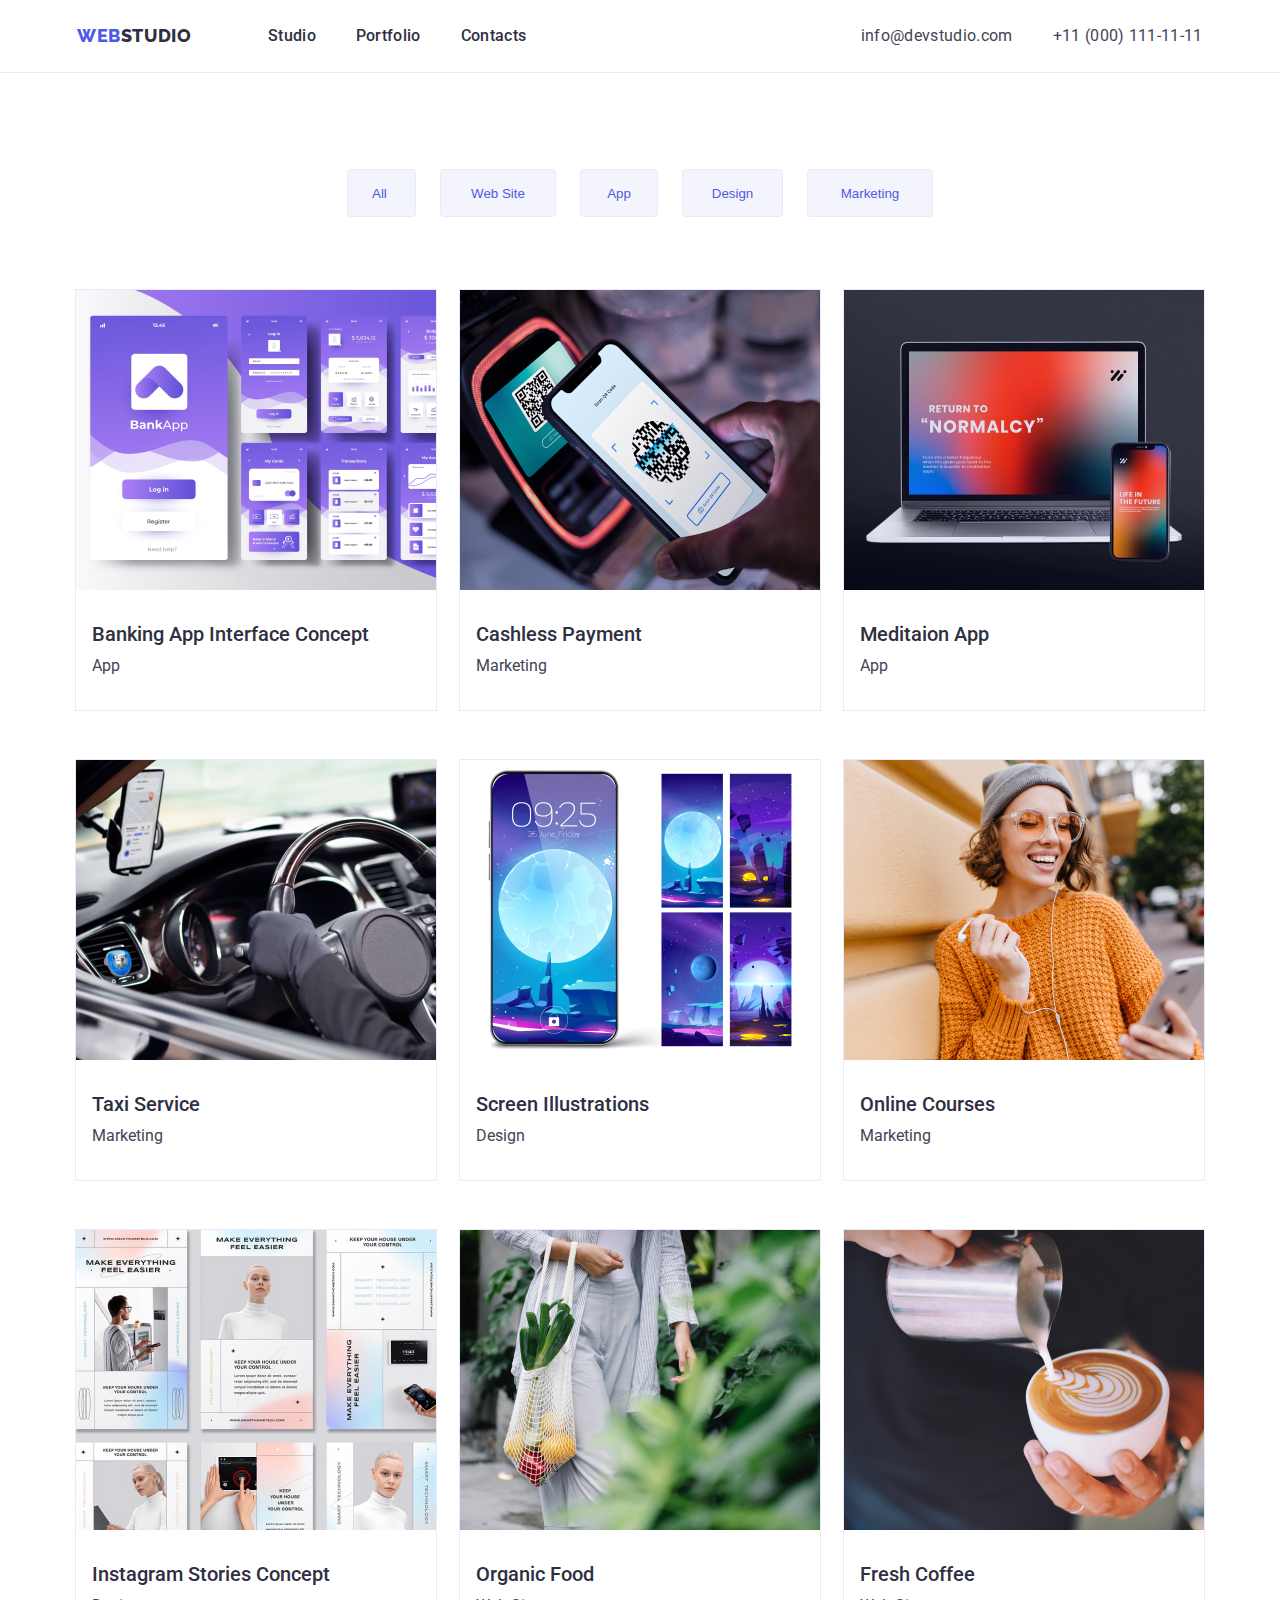
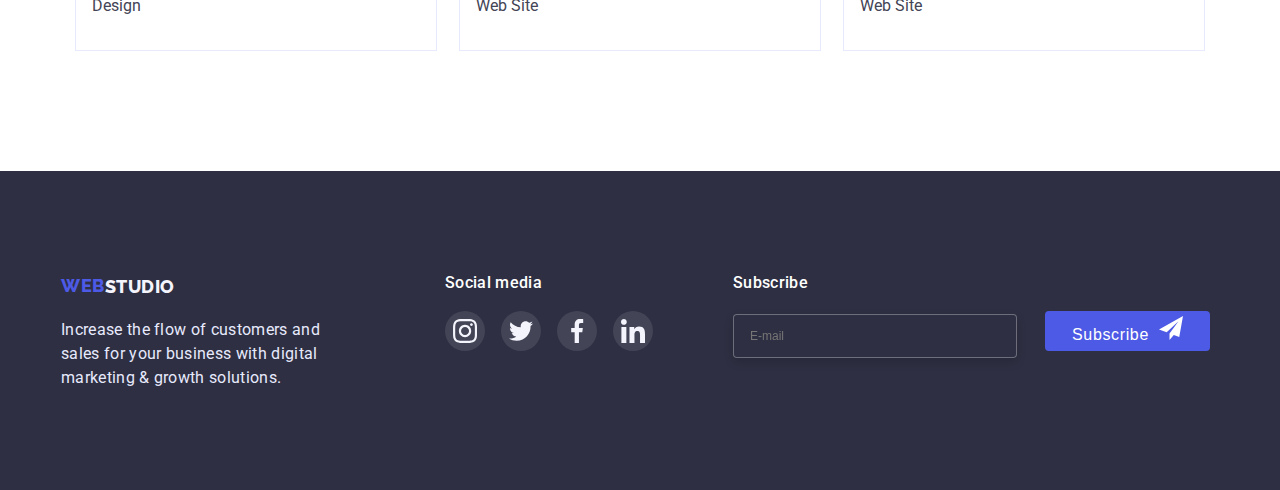
==== commit 9c78d63a: "Update portfolio.html" ====
--- a/portfolio.html
+++ b/portfolio.html
@@ -194,6 +194,14 @@
         </li>
        </ul>
     </div>
+    <div class="footer3">
+        <form class="page" name="signup_form" autocomplete="on" novalidate>
+        <label for="label" class="subscribe"><p class="subscribe__rosulka">Subscribe</p></label>
+          <input id="label" class="subscribe__net" type="email" name="subsribse na"
+          placeholder="E-mail" />
+       <button class="stud" type="submit"><span1 class="stud__text">Subscribe</span1><svg  class="stud__telegraf" width="24" height="24"><use href="./images/symbol-defs.svg#icon-icon-send"></use></svg></button>
+      </form>
+    </div>
     </div>
      </footer> 
 </body>
--- a/css/styles.css
+++ b/css/styles.css
@@ -944,6 +944,7 @@
 line-height: 1.5;
 letter-spacing: 0.02em;
 color: #FFFFFF;
+margin-bottom: 16px;
 }
 .footer2{
     padding-top: 100px;
@@ -974,6 +975,7 @@
 margin-right: 24px;
 fill: #AFB1B8;
 transition: 250ms cubic-bezier(0.4, 0, 0.2, 1);
+cursor: pointer;
 }
 .group:hover {
     border: 1px solid #404BBF;
@@ -1008,20 +1010,17 @@
     .modal{
         position: absolute;
         transform: translate(-50%, -50%);
-       width:  408px;
-       height: 584px;
         left: 50%;
         top: 50%;
         border-radius: 4px;
         background-color: #FFFFFF; 
     box-shadow: 0px 1px 3px rgba(0, 0, 0, 0.12), 0px 1px 1px rgba(0, 0, 0, 0.14), 0px 2px 1px rgba(0, 0, 0, 0.2);  
-    display: block; 
+padding: 72px 24px 24px 24px; 
     }
     .forma{
         display:grid;
         }
         .forma__tutor{
-            width: 360px;
         font-style: normal;
         font-weight: 500;
         font-size: 16px;
@@ -1029,172 +1028,149 @@
         text-align: center;
         letter-spacing: 0.03em;
         color: #212121;
-        margin-left: 24px;
-        }
-        .name__fr{
-            width: 22px;
-            height: 14px;
-            left: 576px;
-            top: 296px;
+        margin-bottom: 16px;
+        }
+        .conect{
+            font-style: normal;
+            font-weight: 400;
+            font-size: 12px;
+            line-height: 1.2;
+            letter-spacing: 0.01em;
+            color: #757575;
+        }
+        
+        .forma__hp12{
+            height: 40px;
+            width: 360px;
+            border: 1px solid rgba(33, 33, 33, 0.2);
+            border-radius: 4px;
+            position: relative;
+            outline: none;
+        margin-top: 4px;
+        margin-bottom: 8px;
+        }
+        
+        .forma__hp12:focus+ .forma__person{
+        fill: #404BBF;
+        outline: none;
+        }
+        .forma__len:focus + .forma__telefon{
+            fill: #404BBF;
+            outline: none; 
+        }
+        .forma__macb:focus+ .forma__poshta{
+            fill: #404BBF;
+        outline: none;
+        }
+        .forma__macb{
+            height: 40px;
+            width: 360px;
+            border: 1px solid rgba(33, 33, 33, 0.2);
+            border-radius: 4px;
+            position: relative;
+            outline: none;
+            margin-top: 4px;
+            margin-bottom: 8px;
+
+        }
+        .forma__macb:focus{
+            border: 1px solid #404BBF; 
+        }
+        .forma__len{
+            height: 40px;
+            width: 360px;
+            border: 1px solid rgba(33, 33, 33, 0.2);
+            border-radius: 4px;
+            position: relative;
+            outline: none;
+            margin-top: 4px;
+            margin-bottom: 8px ;
+        }
+        .forma__len:focus{
+            border: 1px solid #404BBF; 
+        }
+        .forma__blb{
+            height: 120px;
+            width: 360px;
+            outline: none;
+            border: 1px solid rgba(33, 33, 33, 0.2);
+            border-radius: 4px;
+            margin-top: 4px;
+        }
+        .forma__blb:focus{
+            border: 1px solid #404BBF; 
+        }
+        .forma__person{
+            width: 12px;
+        height: 12px;
+        transform: translateY(37px);
+        position: absolute;
+        outline: none;
+        left: 22px;
+        display: inline-block;
+        }
+        .forma__hp12:focus{
+            border: 1px solid #404BBF;  
+        }
+        .forma__telefon{
+            width: 13px;
+        height: 13px;
+        left: 22px;
+        transform: translateY(73px);
+        position: absolute;
+        outline: none;
+        }
+        .forma__poshta{
+            width: 15px;
+        height: 12px;
+        left: 22px;
+        transform: translateY(109px);
+        position: absolute;
+        outline: none;
+        }
+        .coments__chi{
             font-style: normal;
             font-weight: 400;
             font-size: 12px;
             line-height: 14px;
             letter-spacing: 0.01em;
             color: #757575;
-            margin-left: 40px;
-            margin-top: 12px;
+            margin-left: 24px; 
+            margin-top: 8px;
             margin-bottom: 4px;
-        }
-        .conect__pol{
-            width: 58px;
-            height: 14px;
-            left: 576px;
-            top: 364px;
+         } 
+        
+        .conect__ita{
             font-style: normal;
             font-weight: 400;
             font-size: 12px;
             line-height: 14px;
             letter-spacing: 0.01em;
             color: #757575;
-           margin-left: 40px; 
-           margin-top: 10px;
-           margin-bottom: 4px;
-        }
-        .forma__hp12{
-            height: 40px;
-            width: 360px;
-            border: 1px solid rgba(33, 33, 33, 0.2);
-            border-radius: 4px;
-            position: relative;
-            margin-left: 22px;
-            outline: none;
-        }
-        
-        .forma__hp12:focus+ .forma__person{
-        fill: #2196F3;
-        outline: none;
-        }
-        .forma__len:focus + .forma__telefon{
-            fill: #2196F3;
-            outline: none; 
-        }
-        .forma__macb:focus+ .forma__poshta{
-            fill: #2196F3;
-        outline: none;
-        }
-        .forma__macb{
-            height: 40px;
-            width: 360px;
-            border: 1px solid rgba(33, 33, 33, 0.2);
-            border-radius: 4px;
-            position: relative;
-            margin-left: 22px;
-            outline: none;
-        }
-        .forma__macb:focus{
-            border: 1px solid #2196F3; 
-        }
-        .forma__len{
-            height: 40px;
-            width: 360px;
-            border: 1px solid rgba(33, 33, 33, 0.2);
-            border-radius: 4px;
-            position: relative;
-            margin-left: 22px;
-            outline: none;
-        }
-        .forma__len:focus{
-            border: 1px solid #2196F3; 
-        }
-        .forma__blb{
-            height: 120px;
-            width: 360px;
-            outline: none;
-            border: 1px solid rgba(33, 33, 33, 0.2);
-            border-radius: 4px;
-            padding-top: 12px;
-            margin-left: 22px;
-        }
-        .forma__blb:focus{
-            border: 1px solid #2196F3; 
-        }
-        .forma__person{
-            width: 12px;
-        height: 12px;
-        transform: translateY(-26px);
-        position: absolute;
-        outline: none;
-        left: 28px;
-        top: 84px;
-        display: inline-block;
-        }
-        .forma__hp12:focus{
-            border: 1px solid #2196F3;  
-        }
-        .forma__telefon{
-            width: 13px;
-        height: 13px;
-        left: 28px;
-        transform: translateY(-27px);
-        position: absolute;
-        top: 114px;
-        outline: none;
-        }
-        .forma__poshta{
-            width: 15px;
-        height: 12px;
-        left: 29px;
-        transform: translateY(-26px);
-        position: absolute;
-        top: 142px;
-        outline: none;
-        }
-        .coments__chi{
-            width: 41px;
-            height: 14px;
-            left: 576px;
-            top: 432px;
-            font-style: normal;
-            font-weight: 400;
-            font-size: 12px;
-            line-height: 14px;
-            letter-spacing: 0.01em;
-            color: #757575;
-            margin-left: 40px; 
-            margin-top: 10px;
-            margin-bottom: 4px;
-         } 
-        
-        .conect__ita{
-            width: 41px;
-            height: 14px;
-            left: 576px;
-            top: 432px;
-            font-style: normal;
-            font-weight: 400;
-            font-size: 12px;
-            line-height: 14px;
-            letter-spacing: 0.01em;
-            color: #757575;
-            margin-left: 40px; 
-           margin-top: 10px;
+            margin-left: 24px; 
+           margin-top: 8px;
            margin-bottom: 4px;
         }
         .hobby{
             width: 360px;
             height: 16px;
-            margin-top: 20px;
-            margin-left: 20px;
-            margin-bottom: 30px;
-        }
-        .value1{
+            margin-top: 16px;
+            margin-bottom: 24px;
             font-style: normal;
             font-weight: 400;
             font-size: 12px;
             line-height: 1.2;
             letter-spacing: 0.04em;
             color: #757575;
+            
+        }
+        .value{
+            font-style: normal;
+            font-weight: 400;
+            font-size: 12px;
+            line-height: 1.2;
+            letter-spacing: 0.04em;
+            color: #757575;
         }
         .hobby__links{
             font-style: normal;
@@ -1202,6 +1178,7 @@
             letter-spacing: 0.03em;
             line-height: 1.3;
             color: #404BBF;
+            margin-left: 5px;
         }
         .forma__telefon:focus{
             fill: #FFFFFF;
@@ -1213,10 +1190,9 @@
         background: #E7E9FC;
 border: 1px solid rgba(0, 0, 0, 0.1);
         border-radius: 50%;
-        margin-top: 24px;
-        margin-right: 24px;
-        margin-bottom: 24px;
-        margin-left: 360px;
+        position: absolute;
+        top: 24px;
+        right: 24px;
         transition: 250ms cubic-bezier(0.4, 0, 0.2, 1);
         cursor: pointer;
         }
@@ -1225,26 +1201,78 @@
             background: #404BBF;
         }
         .button-modal{
-            width: 200px;
-        height: 50px;
-        left: 700px;
-        top: 712px;
-        background: #2196F3;
-        box-shadow: 0px 4px 4px rgba(0, 0, 0, 0.15);
-        border-radius: 4px;
-        margin-left: 164px;
-        margin-right: 164px;
-        }
-        .title-modal{
+            display: flex;
+            justify-content: center;
+            padding: 16px 32px;
+            width: 169px;
+            height: 56px;
+            background: #4D5AE5;
+            box-shadow: 0px 4px 4px rgba(0, 0, 0, 0.15);
+            border-radius: 4px;
+            border: none;
         font-style: normal;
-        font-weight: 700;
-        font-size: 16px;
-        line-height: 30px;
-        display: flex;
-        align-items: center;
-        text-align: center;
-        letter-spacing: 0.06em;
-        color: #FFFFFF;
-        margin-left: 46px;
+            font-weight: 500;
+            font-size: 16px;
+            line-height: 24px;
+            text-align: center;
+            letter-spacing: 0.04em;
+            color: #FFFFFF;
+        }
         
-        }+        .subscribe__rosulka{
+            margin-bottom: 16px;
+            font-style: normal;
+            font-weight: 500;
+            font-size: 16px;
+            line-height: 1.5;
+            letter-spacing: 0.02em;
+            color: #FFFFFF;
+            }
+            .subscribe__net{
+                height: 40px;
+                width: 264px;
+                border-radius: 4px;
+                border: 1px solid rgba(255, 255, 255, 0.3);
+                filter: drop-shadow(0px 4px 4px rgba(0, 0, 0, 0.15));
+                background: #2E2F42;
+                font-style: normal;
+                font-weight: 400;
+                font-size: 12px;
+                line-height: 24px;
+                color: rgba(255, 255, 255, 0.6);
+                padding-left: 16px;
+
+            }
+            .stud{
+                margin-left: 24px;
+                height: 40px;
+                width: 165px;
+                border-radius: 4px;
+                background: #4D5AE5;
+                border: none;
+
+            }
+                .stud__text{
+                    font-style: normal;
+                    font-weight: 500;
+                    font-size: 16px;
+                    line-height: 1.5;
+                    letter-spacing: 0.04em;
+                    color: #FFFFFF;
+            }
+            .stud__telegraf{
+                margin-left: 10px;
+            }
+            .footer3{
+                padding-top: 100px;
+                margin-left: 80px;
+            }
+            .button-forma{
+                display: flex;
+                align-items: center;
+                justify-content: center;
+                align-content: center;
+            }
+            
+
+    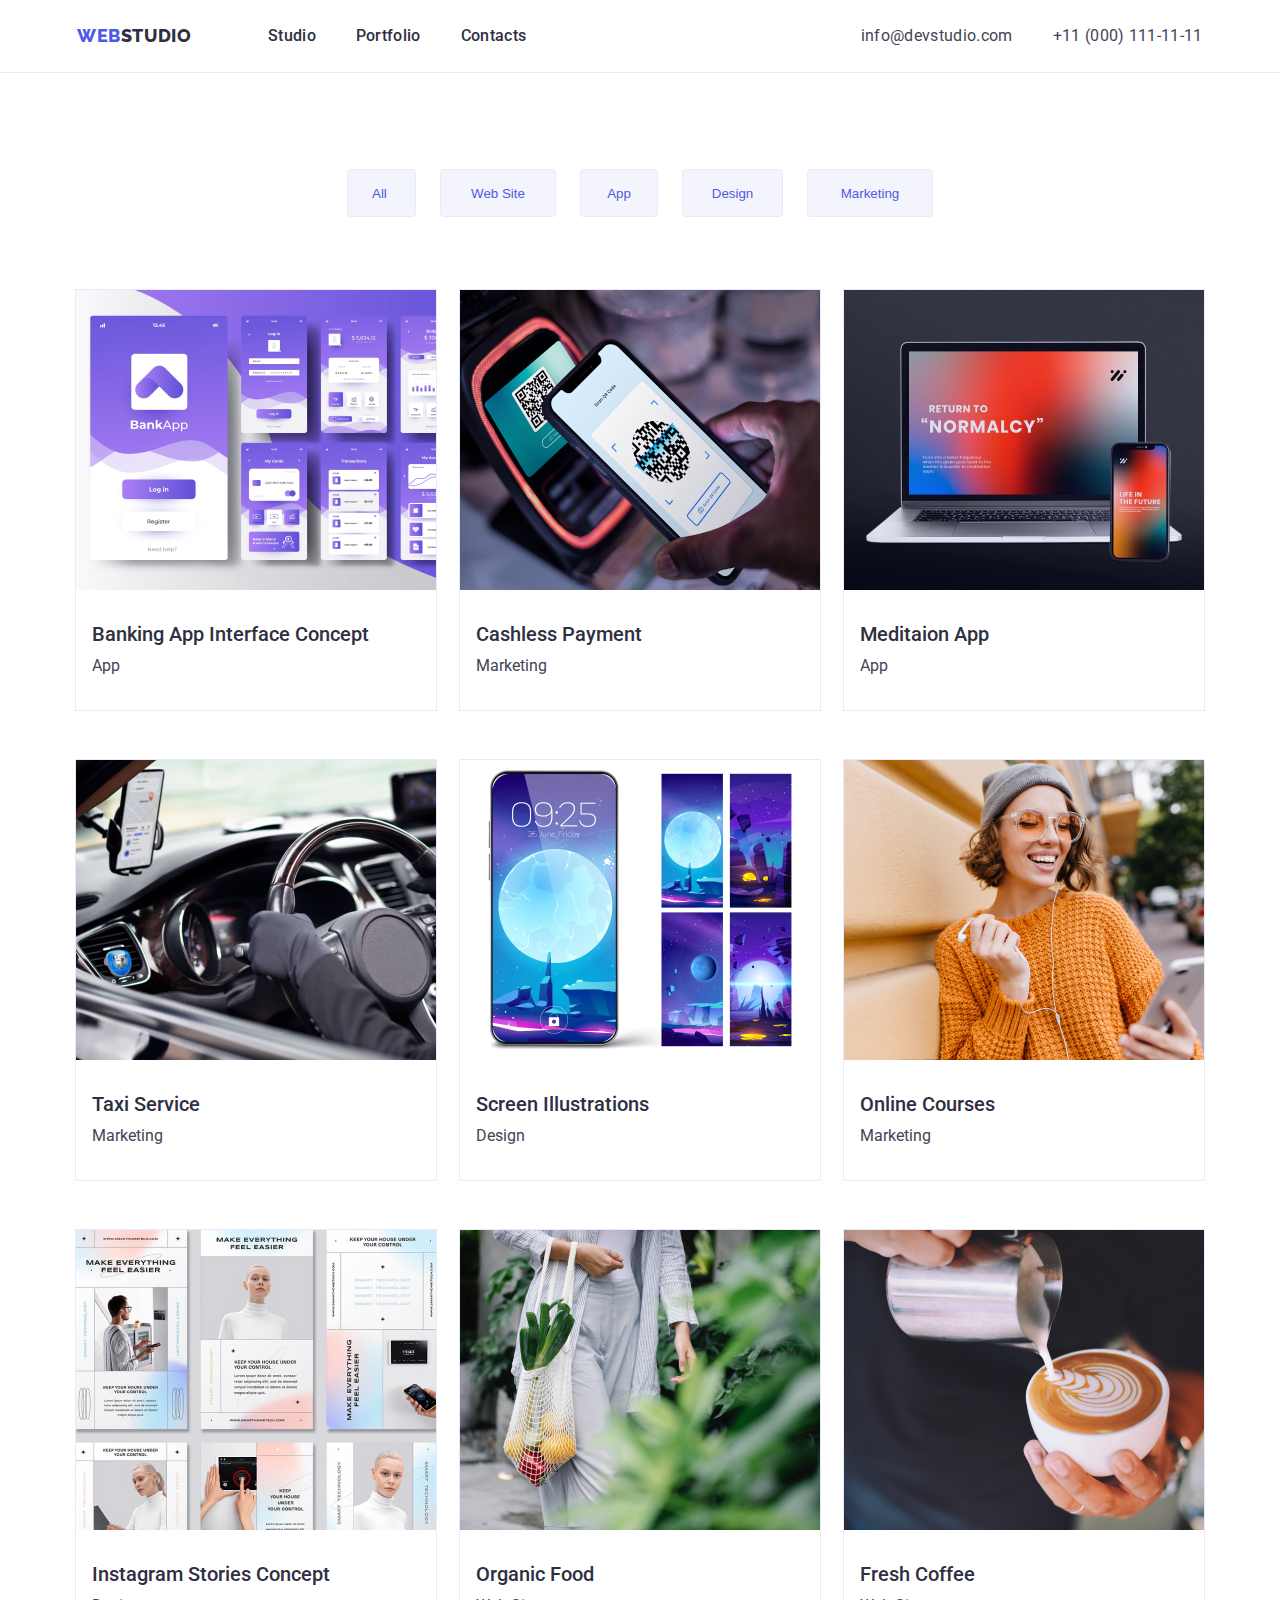
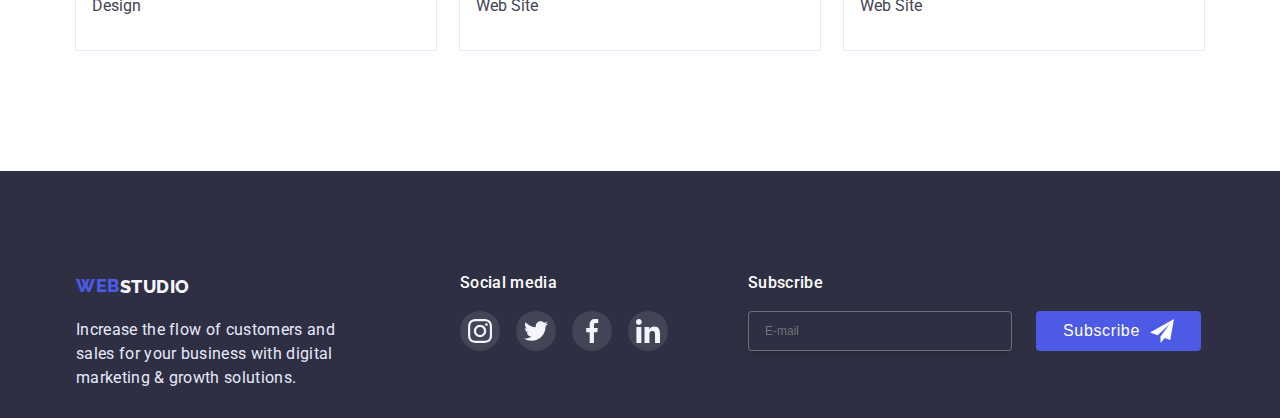
==== commit 0de40dca: "Update portfolio.html" ====
--- a/portfolio.html
+++ b/portfolio.html
@@ -5,11 +5,11 @@
     <meta http-equiv="X-UA-Compatible" content="IE=edge">
     <meta name="viewport" content="width=device-width, initial-scale=1.0">
     <title>Document</title>
-    <link rel="stylesheet" href="./css/styles.css">
     <link rel="stylesheet" href="./images/icons.svg">
     <link rel="preconnect" href="https://fonts.googleapis.com">
     <link rel="preconnect" href="https://fonts.gstatic.com" crossorigin>
     <link href="https://fonts.googleapis.com/css2?family=Raleway:wght@800&family=Roboto:wght@400;500;700&display=swap" rel="stylesheet">
+    <link rel="stylesheet" href="./css/styles.css">
 </head>
 <body>
     <header class="header-web1">
@@ -197,9 +197,11 @@
     <div class="footer3">
         <form class="page" name="signup_form" autocomplete="on" novalidate>
         <label for="label" class="subscribe"><p class="subscribe__rosulka">Subscribe</p></label>
+        <div class="page-label">
           <input id="label" class="subscribe__net" type="email" name="subsribse na"
           placeholder="E-mail" />
        <button class="stud" type="submit"><span1 class="stud__text">Subscribe</span1><svg  class="stud__telegraf" width="24" height="24"><use href="./images/symbol-defs.svg#icon-icon-send"></use></svg></button>
+    </div>
       </form>
     </div>
     </div>
--- a/css/styles.css
+++ b/css/styles.css
@@ -1,3 +1,8 @@
+*,
+*::before,
+*::after{
+    box-sizing: border-box;
+}
 h1,
 h2,
 h3,
@@ -791,7 +796,7 @@
 .container2{
     margin-left: auto;
 margin-right: auto;
-width: 1128px;
+width: 1158px;
 padding-right: 15px;
 padding-left: 15px;
 align-items: center;
@@ -813,7 +818,7 @@
     margin-right: auto;
     padding-right: 15px;
     padding-left: 15px; 
-    width: 1128px;
+    width: 1158px;
 }
 .section4{
     background: #F4F4FD;
@@ -826,7 +831,7 @@
 margin-right: auto;
 padding-right: 15px;
 padding-left: 15px;
-width: 1128px;
+width: 1158px;
 }
 .footer{
     background: #2E2F42;
@@ -851,10 +856,7 @@
 .container12{
     margin-left: auto;
 margin-right: auto;
-padding-right: 15px;
-padding-left: 15px;
-align-items: center;
-width: 1135px;
+width: 1158px;
 }
 .section12{
     background: #FFFFFF;
@@ -1018,7 +1020,9 @@
 padding: 72px 24px 24px 24px; 
     }
     .forma{
-        display:grid;
+        display:flex;
+        flex-wrap: wrap;
+        flex-direction: column;
         }
         .forma__tutor{
         font-style: normal;
@@ -1048,6 +1052,7 @@
             outline: none;
         margin-top: 4px;
         margin-bottom: 8px;
+        padding-left: 38px;
         }
         
         .forma__hp12:focus+ .forma__person{
@@ -1071,6 +1076,7 @@
             outline: none;
             margin-top: 4px;
             margin-bottom: 8px;
+            padding-left: 38px;
 
         }
         .forma__macb:focus{
@@ -1085,6 +1091,7 @@
             outline: none;
             margin-top: 4px;
             margin-bottom: 8px ;
+            padding-left: 38px;
         }
         .forma__len:focus{
             border: 1px solid #404BBF; 
@@ -1096,6 +1103,8 @@
             border: 1px solid rgba(33, 33, 33, 0.2);
             border-radius: 4px;
             margin-top: 4px;
+            padding-left: 16px;
+            padding-top: 8px;
         }
         .forma__blb:focus{
             border: 1px solid #404BBF; 
@@ -1116,7 +1125,7 @@
             width: 13px;
         height: 13px;
         left: 22px;
-        transform: translateY(73px);
+        transform: translateY(70px);
         position: absolute;
         outline: none;
         }
@@ -1124,7 +1133,7 @@
             width: 15px;
         height: 12px;
         left: 22px;
-        transform: translateY(109px);
+        transform: translateY(103px);
         position: absolute;
         outline: none;
         }
@@ -1250,6 +1259,9 @@
                 border-radius: 4px;
                 background: #4D5AE5;
                 border: none;
+                display: flex;
+                justify-content: center;
+                align-items: center;
 
             }
                 .stud__text{
@@ -1266,6 +1278,8 @@
             .footer3{
                 padding-top: 100px;
                 margin-left: 80px;
+                width:453px;
+                height: 80px;
             }
             .button-forma{
                 display: flex;
@@ -1273,6 +1287,9 @@
                 justify-content: center;
                 align-content: center;
             }
+            .page-label{
+                display: flex;
+            }
             
 
     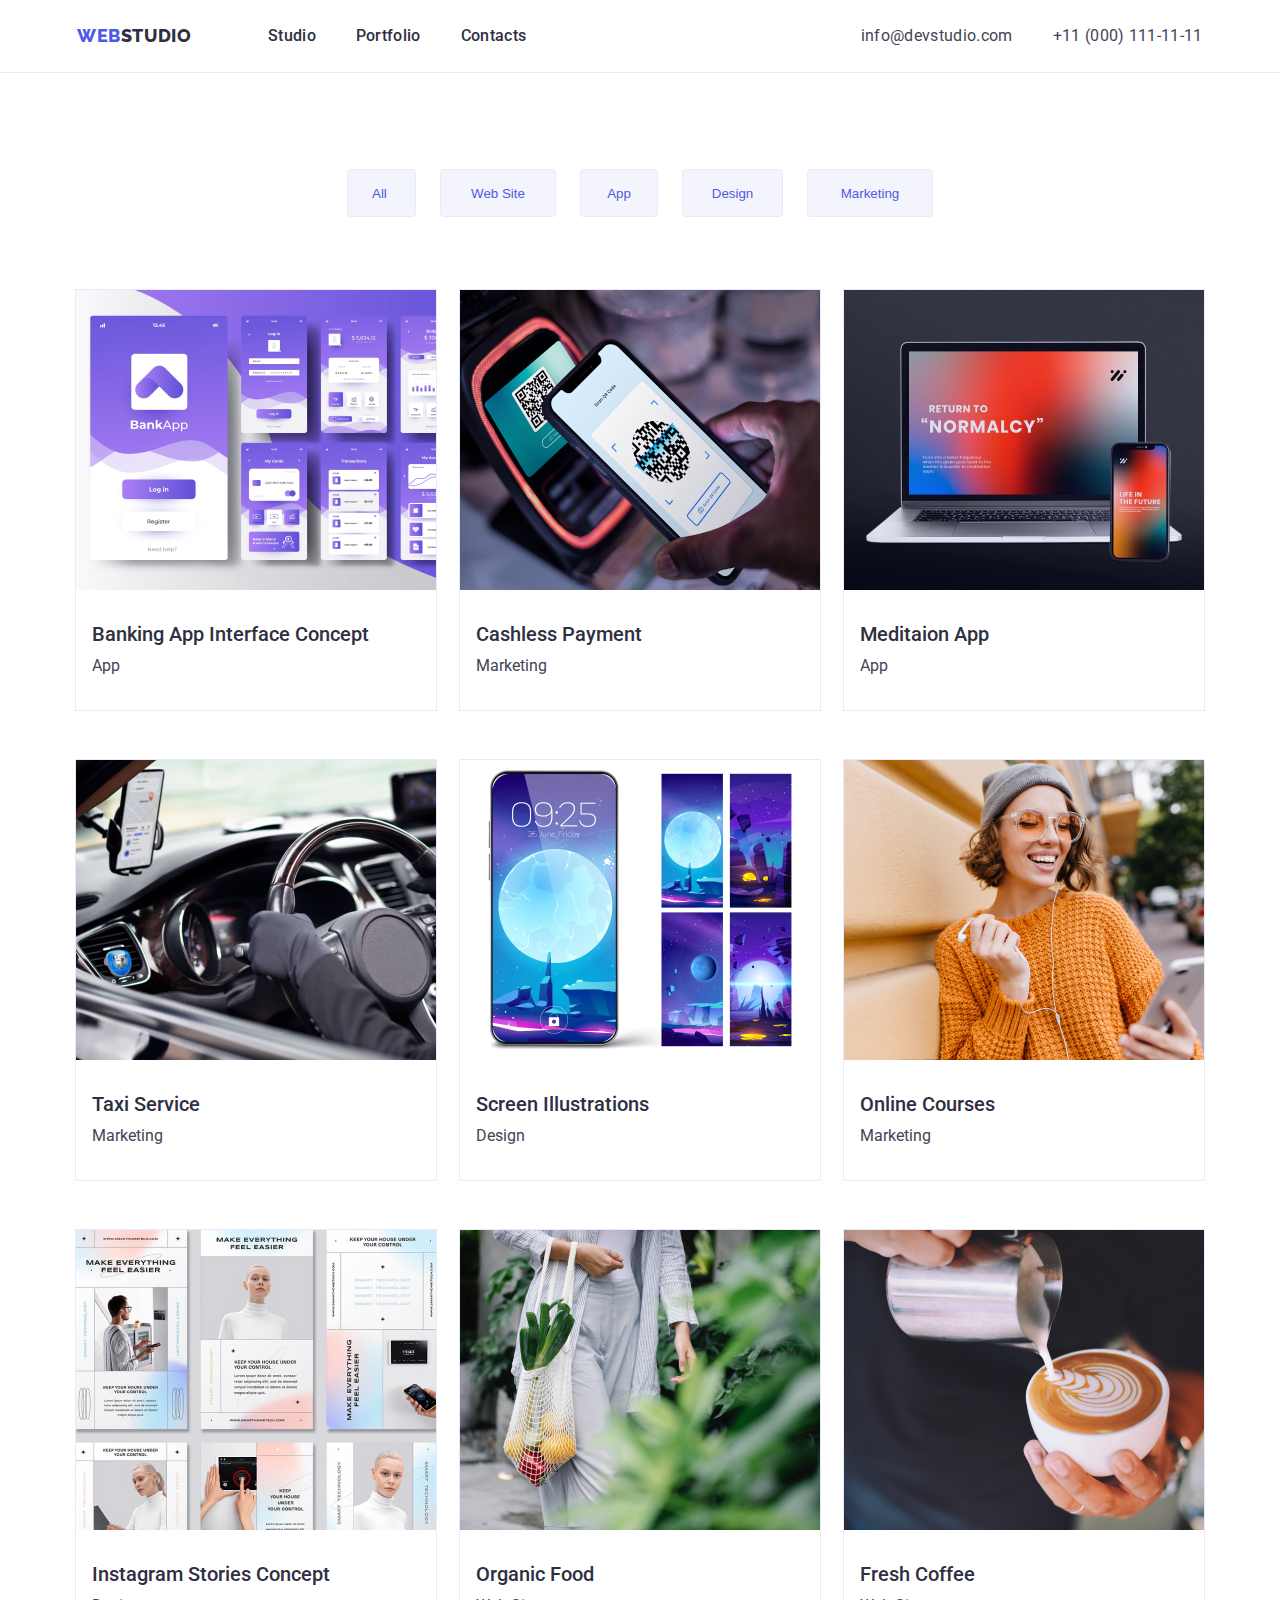
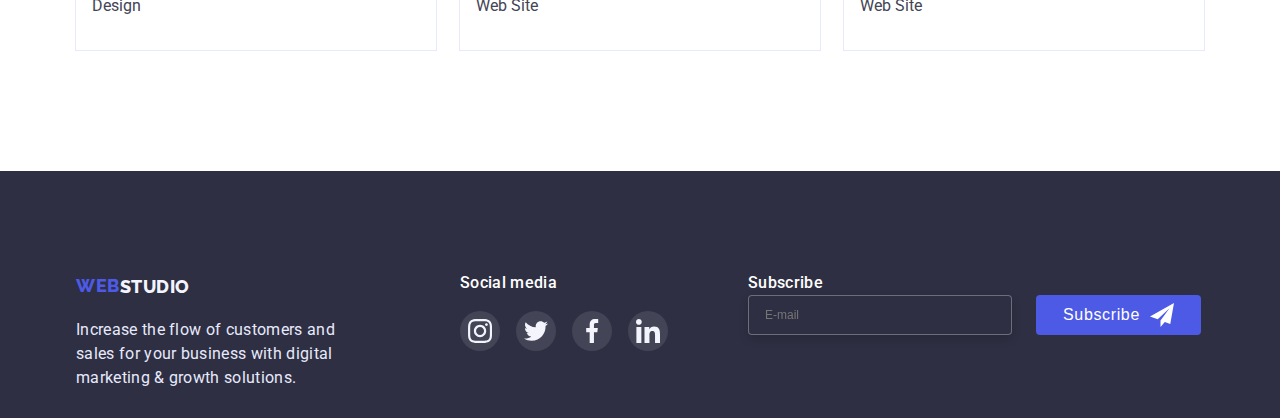
==== commit feba6899: "Update portfolio.html" ====
--- a/portfolio.html
+++ b/portfolio.html
@@ -196,11 +196,11 @@
     </div>
     <div class="footer3">
         <form class="page" name="signup_form" autocomplete="on" novalidate>
-        <label for="label" class="subscribe"><p class="subscribe__rosulka">Subscribe</p></label>
+        <label for="label" class="subscribe">Subscribe</label>
         <div class="page-label">
           <input id="label" class="subscribe__net" type="email" name="subsribse na"
           placeholder="E-mail" />
-       <button class="stud" type="submit"><span1 class="stud__text">Subscribe</span1><svg  class="stud__telegraf" width="24" height="24"><use href="./images/symbol-defs.svg#icon-icon-send"></use></svg></button>
+       <button class="stud" type="submit">Subscribe<svg  class="stud__telegraf" width="24" height="24"><use href="./images/symbol-defs.svg#icon-icon-send"></use></svg></button>
     </div>
       </form>
     </div>
--- a/css/styles.css
+++ b/css/styles.css
@@ -1227,16 +1227,6 @@
             letter-spacing: 0.04em;
             color: #FFFFFF;
         }
-        
-        .subscribe__rosulka{
-            margin-bottom: 16px;
-            font-style: normal;
-            font-weight: 500;
-            font-size: 16px;
-            line-height: 1.5;
-            letter-spacing: 0.02em;
-            color: #FFFFFF;
-            }
             .subscribe__net{
                 height: 40px;
                 width: 264px;
@@ -1252,6 +1242,15 @@
                 padding-left: 16px;
 
             }
+            .subscribe{
+                margin-bottom: 16px;
+            font-style: normal;
+            font-weight: 500;
+            font-size: 16px;
+            line-height: 1.5;
+            letter-spacing: 0.02em;
+            color: #FFFFFF;
+            }
             .stud{
                 margin-left: 24px;
                 height: 40px;
@@ -1262,16 +1261,15 @@
                 display: flex;
                 justify-content: center;
                 align-items: center;
+                font-style: normal;
+                font-weight: 500;
+                font-size: 16px;
+                line-height: 1.5;
+                letter-spacing: 0.04em;
+                color: #FFFFFF;
 
             }
-                .stud__text{
-                    font-style: normal;
-                    font-weight: 500;
-                    font-size: 16px;
-                    line-height: 1.5;
-                    letter-spacing: 0.04em;
-                    color: #FFFFFF;
-            }
+            
             .stud__telegraf{
                 margin-left: 10px;
             }
